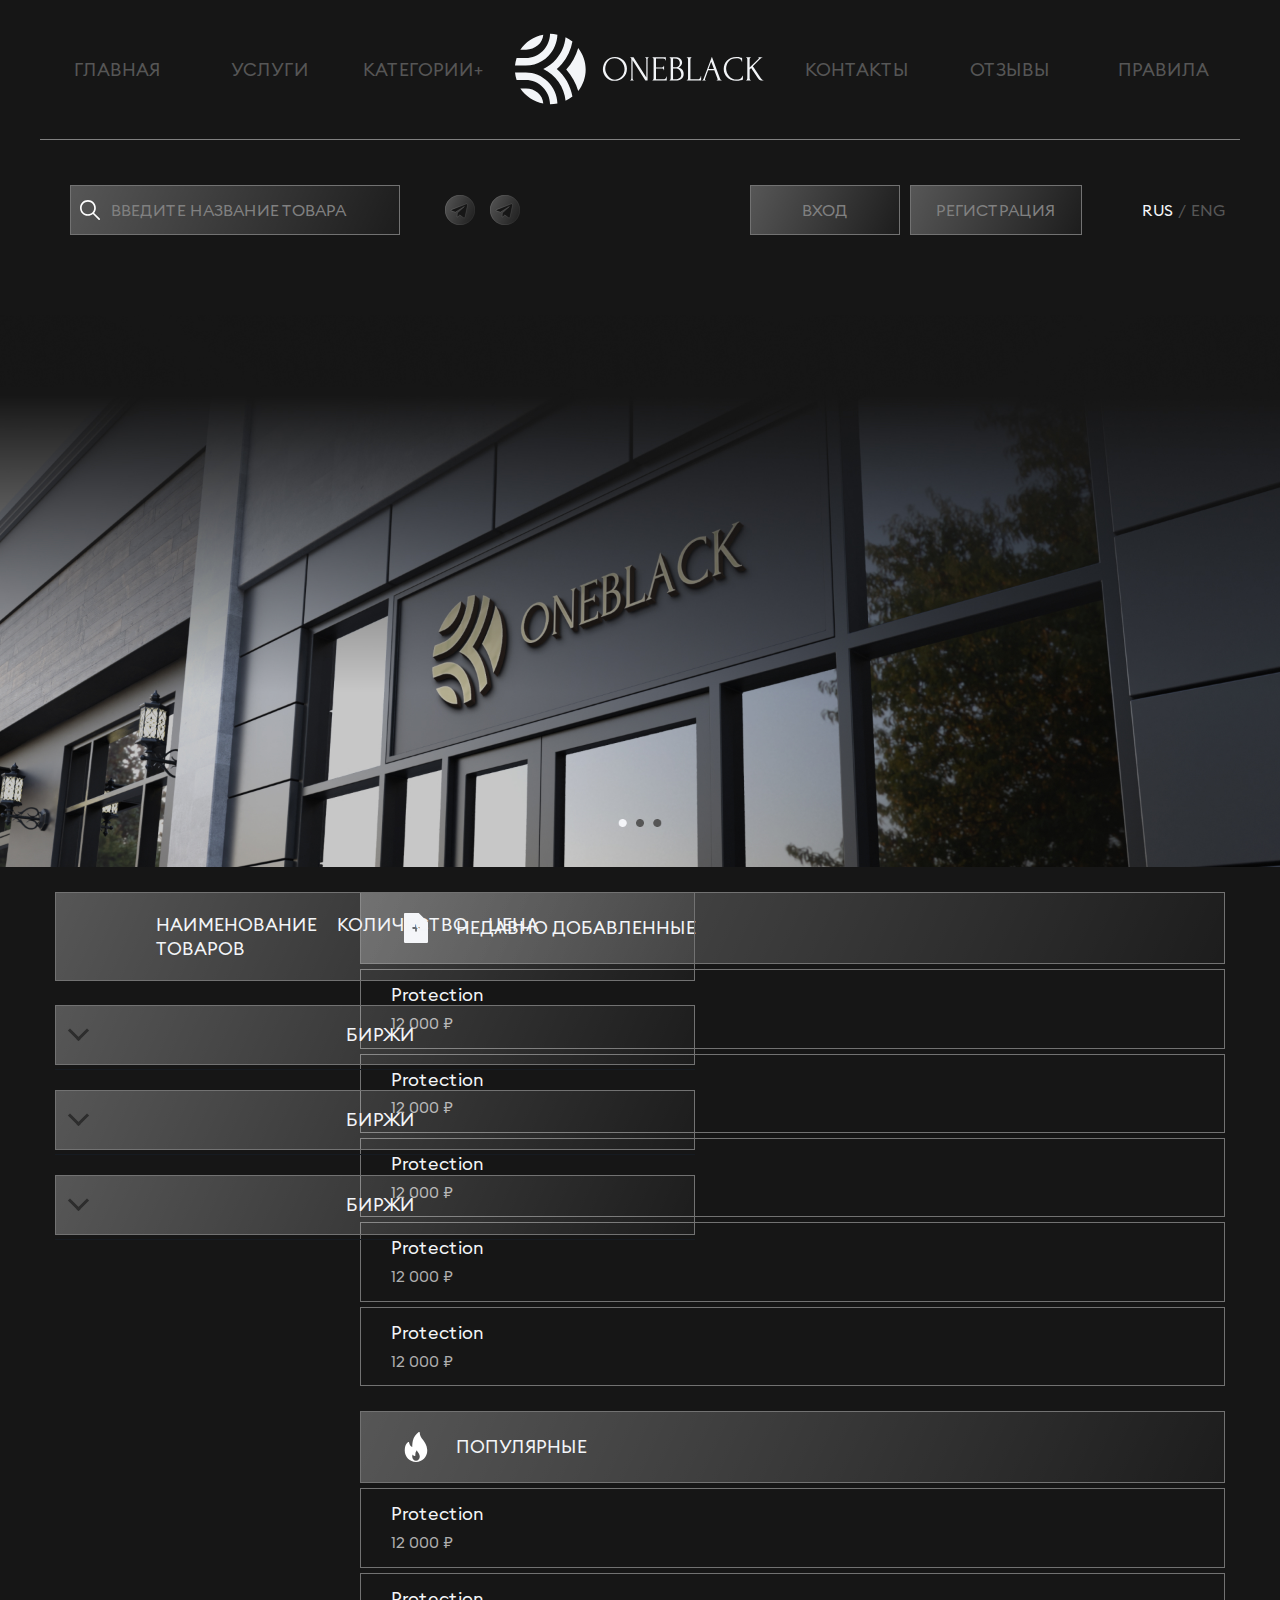
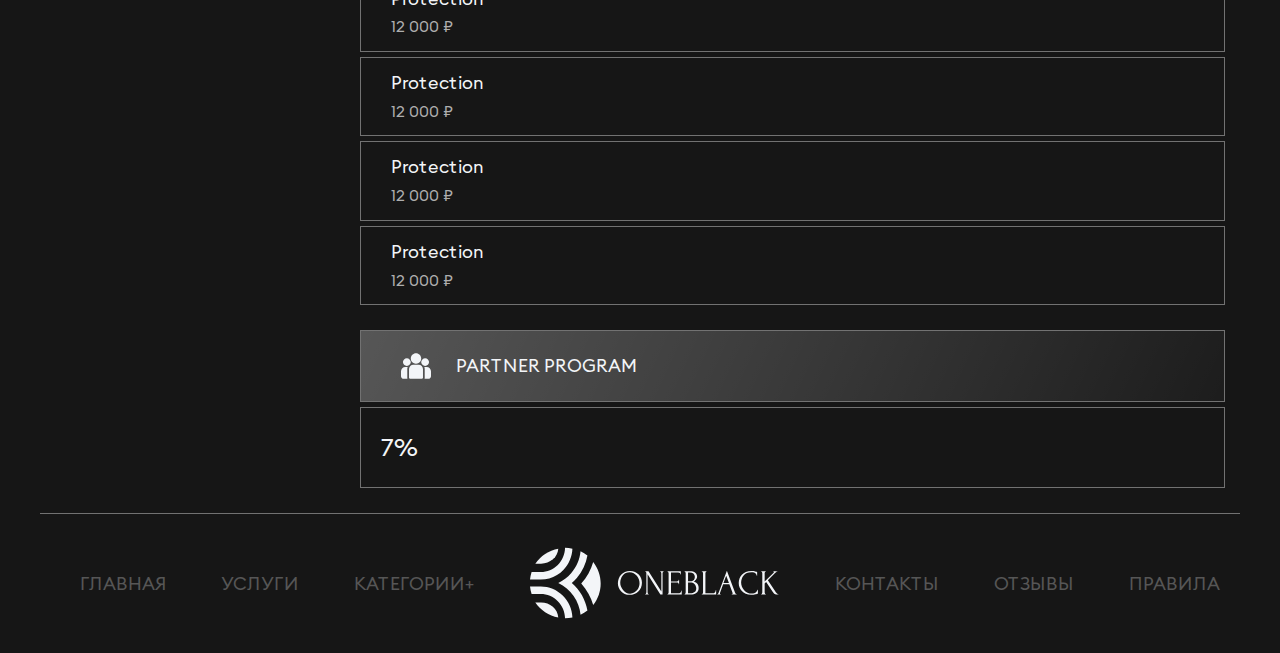
==== app/index.html @ 6588aa6e "first commit" ====
<!DOCTYPE html>
<html lang="ru">

<head>

	<meta charset="utf-8">
	<title>OneBlack</title>
	<meta name="description" content="Startup HTML Optimized">
	<meta name="viewport" content="width=device-width">
	<link rel="icon" href="img/favicon.ico">
	<!-- <link rel="stylesheet" href="https://unpkg.com/swiper/swiper-bundle.css" />
	<link rel="stylesheet" href="https://unpkg.com/swiper/swiper-bundle.min.css" /> -->
	<link rel="stylesheet" href="css/app.min.css?v=1">
	<script src="js/app.min.js" defer></script>

</head>

<body>

	<div class="wrapper wrapper__index">

		<header class="header header__index">
			<div class="header__sidebar container">
				<nav class="header__nav menu">
					<div class="header__nav--mobile_header">
						<p class="header__nav--mobile_title">Меню</p>
						<button class="hamburger hamburger--active" type="button">
							<span class="hamburger__item"></span>
						</button>
					</div>
					<ul class="header__nav_menu">
						<li><a href="#">Главная</a></li>
						<li><a href="#">Услуги</a></li>
						<li class="header__nav_submenu">
							<a href="#">Категории+</a>
							<ul>
								<li><a href="#">БИЗНЕС</a></li>
								<li><a href="#">НА ОДНО ИМЯ</a></li>
								<li><a href="#">HOT</a></li>
								<li><a href="#">US</a></li>
								<li><a href="#">E-WALLETS</a></li>
								<li><a href="#">Cryptocurrency exchanges</a></li>
							</ul>
						</li>
						<li class="header__logo">
							<a href="/" class="header__logo_item">
								<img src="img/logo.svg" alt="">
							</a>
						</li>
						<li><a href="#">Контакты</a></li>
						<li><a href="#">Отзывы</a></li>
						<li><a href="#">Правила</a></li>
						
					</ul>
				</nav>
			</div>

			<nav class="header__sidebar_nav container">
				<div class="header__sidebar_block">
					<form class="header__nav_search">
						<div>
							<label for="header__search"></label>
							<input id="header__search" type="search" placeholder="Введите название товара">
						</div>
						<!-- <button>Search</button> -->
					</form>
					<div class="header__sidebar_links">
						<a href="#">
							<img src="img/header__telegram.svg" alt="">
						</a>
						<a href="#">
							<img src="img/header__telegram.svg" alt="">
						</a>
					</div>
					<ul class="header__nav--mobile_sidebar header__sidebar_menu">
						<li class="header__sidebar_submenu">
							<a href="javascript: void(0)">RUS</a>
							<ul>
								<li><a href="#">ENG</a></li>
								<li><a href="#">ENG</a></li>
								<li><a href="#">ENG</a></li>
								<li><a href="#">ENG</a></li>
							</ul>
						</li>
						<li><a href="#">Регистрация</a></li>
						<li><a href="#">Вход</a></li>
					</ul>
				</div>

				<div class="header__sidebar_block">
					<ul class="header__sidebar_menu">
						<li><a href="#">Вход</a></li>
						<li><a href="#">Регистрация</a></li>
						<li class="header__sidebar_lang">
							<a href="#" class="active">RUS</a>
							<span>/</span>
							<a>ENG</a>
						</li>
					</ul>

					<button class="hamburger" type="button">
						<span class="hamburger__item"></span>
					</button>
				</div>

			</nav>

		</header>

		<section class="header__slider hero">
			<div class="hero__slider swiper-container">
	
				<div class="swiper-wrapper">
					<div class="hero__item swiper-slide">	<img src="img/main1.jpg" alt=""></div>
					<div class="hero__item swiper-slide">	<img src="img/main2.jpg" alt=""></div>
					<div class="hero__item swiper-slide">	<img src="img/main3.jpg" alt=""></div>
				</div>
	
				<div class="hero__pagination swiper-pagination"></div>
	
				<div class="hero__prev swiper-button-prev"></div>
				<div class="hero__next swiper-button-next"></div>
			</div>
		</section>
	
		<main class="main container">

			<aside class="main__sidebar sidebar">
				<div class="sidebar__block">
					<div class="sidebar__header">
						<div class="sidebar__header_icon">
							<img src="img/sidebar__header_icon2.svg" alt="">
						</div>
						<p>Недавно добавленные</p>
					</div>
					<a href="#" class="sidebar__item">
						<span class="sidebar__item_subtitle">Protection</span>
						<span class="sidebar__item_price">12 000 ₽</span>
					</a>
					<a href="#" class="sidebar__item">
						<span class="sidebar__item_subtitle">Protection</span>
						<span class="sidebar__item_price">12 000 ₽</span>
					</a>
					<a href="#" class="sidebar__item">
						<span class="sidebar__item_subtitle">Protection</span>
						<span class="sidebar__item_price">12 000 ₽</span>
					</a>
					<a href="#" class="sidebar__item">
						<span class="sidebar__item_subtitle">Protection</span>
						<span class="sidebar__item_price">12 000 ₽</span>
					</a>
					<a href="#" class="sidebar__item">
						<span class="sidebar__item_subtitle">Protection</span>
						<span class="sidebar__item_price">12 000 ₽</span>
					</a>
				</div>

				<div class="sidebar__block">
					<div class="sidebar__header">
						<div class="sidebar__header_icon">
							<img src="img/sidebar__header_icon1.svg" alt="">
						</div>
						<p>Популярные</p>
					</div>
					<a href="#" class="sidebar__item">
						<span class="sidebar__item_subtitle">Protection</span>
						<span class="sidebar__item_price">12 000 ₽</span>
					</a>
					<a href="#" class="sidebar__item">
						<span class="sidebar__item_subtitle">Protection</span>
						<span class="sidebar__item_price">12 000 ₽</span>
					</a>
					<a href="#" class="sidebar__item">
						<span class="sidebar__item_subtitle">Protection</span>
						<span class="sidebar__item_price">12 000 ₽</span>
					</a>
					<a href="#" class="sidebar__item">
						<span class="sidebar__item_subtitle">Protection</span>
						<span class="sidebar__item_price">12 000 ₽</span>
					</a>
					<a href="#" class="sidebar__item">
						<span class="sidebar__item_subtitle">Protection</span>
						<span class="sidebar__item_price">12 000 ₽</span>
					</a>
				</div>

				<div class="sidebar__block sidebar__block--banner">
					<div class="sidebar__header">
						<div class="sidebar__header_icon">
							<img src="img/sidebar__header_icon3.svg" alt="">
						</div>
						<p>PARTNER PROGRAM</p>
					</div>
					<div class="sidebar__banner">
						<p class="sidebar__banner_sale">7%</p>
					</div>
				</div>
			</aside>

			<section class="main__content content">
				<div class="content__wrap">
					<div class="content__header">
						<p>&nbsp;</p>
						<p>Наименование товаров</p>
						<p>Количество</p>
						<p>Цена</p>
						<p>&nbsp;</p>
					</div>
					<div class="content__table">
						<div class="accordion">
							<div class="content__table_title accordion__header">
								<p>Биржи</p>
								<span></span>
							</div>
							<div class="accordion__content">
								<div class="content__table_row">
									<p class="content__table_img"><img src="img/content__wrap_table1.jpg" alt=""></p>
									<p class="content__table_name">Сайт рыбатекст поможет дизайнеру и верстальщику</p>
									<p class="content__table_number">1</p>
									<p class="content__table_price"><span>12 000 ₽</span>9000 ₽</p>
									<p class="content__table_btn"><a href="#" class="btn btn--min">Купить</a></p>
								</div>
								<div class="content__table_row">
									<p class="content__table_img"><img src="img/content__bunner1.jpg" alt=""></p>
									<p class="content__table_name">Сайт рыбатекст поможет дизайнеру и верстальщику</p>
									<p class="content__table_number">1</p>
									<p class="content__table_price">12 000 ₽</p>
									<p class="content__table_btn"><a href="#" class="btn btn--min">Купить</a></p>
								</div>
								<div class="content__table_row">
									<p class="content__table_img"><img src="img/content__wrap_table1.jpg" alt=""></p>
									<p class="content__table_name">Сайт рыбатекст поможет дизайнеру и верстальщику</p>
									<p class="content__table_number">1</p>
									<p class="content__table_price">12 000 ₽</p>
									<p class="content__table_btn"><a href="#" class="btn btn--min">Купить</a></p>
								</div>
								<div class="content__table_row">
									<p class="content__table_img"><img src="img/sidebar__header_icon2.svg" alt=""></p>
									<p class="content__table_name">Сайт рыбатекст поможет дизайнеру и верстальщику</p>
									<p class="content__table_number">1</p>
									<p class="content__table_price">12 000 ₽</p>
									<p class="content__table_btn"><a href="#" class="btn btn--min">Купить</a></p>
								</div>
							</div>
						</div>

						<div class="accordion">
							<div class="content__table_title accordion__header">
								<p>Биржи</p>
								<span></span>
							</div>
							<div class="accordion__content">
								<div class="content__table_row">
									<p class="content__table_img"><img src="img/content__wrap_table1.jpg" alt=""></p>
									<p class="content__table_name">Сайт рыбатекст поможет дизайнеру и верстальщику</p>
									<p class="content__table_number">1</p>
									<p class="content__table_price">12 000 ₽</p>
									<p class="content__table_btn"><a href="#" class="btn btn--min">Купить</a></p>
								</div>
								<div class="content__table_row">
									<p class="content__table_img"><img src="img/content__bunner1.jpg" alt=""></p>
									<p class="content__table_name">Сайт рыбатекст поможет дизайнеру и верстальщику</p>
									<p class="content__table_number">1</p>
									<p class="content__table_price">12 000 ₽</p>
									<p class="content__table_btn"><a href="#" class="btn btn--min">Купить</a></p>
								</div>
								<div class="content__table_row">
									<p class="content__table_img"><img src="img/content__wrap_table1.jpg" alt=""></p>
									<p class="content__table_name">Сайт рыбатекст поможет дизайнеру и верстальщику</p>
									<p class="content__table_number">1</p>
									<p class="content__table_price">12 000 ₽</p>
									<p class="content__table_btn"><a href="#" class="btn btn--min">Купить</a></p>
								</div>
								<div class="content__table_row">
									<p class="content__table_img"><img src="img/sidebar__header_icon2.svg" alt=""></p>
									<p class="content__table_name">Сайт рыбатекст поможет дизайнеру и верстальщику</p>
									<p class="content__table_number">1</p>
									<p class="content__table_price">12 000 ₽</p>
									<p class="content__table_btn"><a href="#" class="btn btn--min">Купить</a></p>
								</div>
							</div>
						</div>

						<div class="accordion">
							<div class="content__table_title accordion__header">
								<p>Биржи</p>
								<span></span>
							</div>
							<div class="accordion__content">
								<div class="content__table_row">
									<p class="content__table_img"><img src="img/content__wrap_table1.jpg" alt=""></p>
									<p class="content__table_name">Сайт рыбатекст поможет дизайнеру и верстальщику</p>
									<p class="content__table_number">1</p>
									<p class="content__table_price"><span>12 000 ₽</span>9000 ₽</p>
									<p class="content__table_btn"><a href="#" class="btn btn--min">Купить</a></p>
								</div>
								<div class="content__table_row">
									<p class="content__table_img"><img src="img/content__bunner1.jpg" alt=""></p>
									<p class="content__table_name">Сайт рыбатекст поможет дизайнеру и верстальщику</p>
									<p class="content__table_number">1</p>
									<p class="content__table_price">12 000 ₽</p>
									<p class="content__table_btn"><a href="#" class="btn btn--min">Купить</a></p>
								</div>
								<div class="content__table_row">
									<p class="content__table_img"><img src="img/content__wrap_table1.jpg" alt=""></p>
									<p class="content__table_name">Сайт рыбатекст поможет дизайнеру и верстальщику</p>
									<p class="content__table_number">1</p>
									<p class="content__table_price">12 000 ₽</p>
									<p class="content__table_btn"><a href="#" class="btn btn--min">Купить</a></p>
								</div>
								<div class="content__table_row">
									<p class="content__table_img"><img src="img/sidebar__header_icon2.svg" alt=""></p>
									<p class="content__table_name">Сайт рыбатекст поможет дизайнеру и верстальщику</p>
									<p class="content__table_number">1</p>
									<p class="content__table_price">12 000 ₽</p>
									<p class="content__table_btn"><a href="#" class="btn btn--min">Купить</a></p>
								</div>
							</div>
						</div>
					</div>
				</div>
			</section>

		</main>
	
		<footer class="footer container">

			<nav class="footer__nav">
				<ul class="footer__nav_menu header__nav_menu">
					<li><a href="#">Главная</a></li>
					<li><a href="#">Услуги</a></li>
					<li class="header__nav_submenu">
						<a href="#">Категории+</a>
						<ul>
							<li><a href="#">БИЗНЕС</a></li>
							<li><a href="#">НА ОДНО ИМЯ</a></li>
							<li><a href="#">HOT</a></li>
							<li><a href="#">US</a></li>
							<li><a href="#">E-WALLETS</a></li>
							<li><a href="#">Cryptocurrency exchanges</a></li>
						</ul>
					</li>
					<li class="header__logo">
						<a href="/" class="header__logo_item">
							<img src="img/logo.svg" alt="">
						</a>
					</li>
					<li><a href="#">Контакты</a></li>
					<li><a href="#">Отзывы</a></li>
					<li><a href="#">Правила</a></li>
					
				</ul>
			</nav>

		</footer>

	</div>

	<!-- <script src="https://unpkg.com/swiper/swiper-bundle.js"></script>
	<script src="https://unpkg.com/swiper/swiper-bundle.min.js"></script> -->

</body>
</html>
---- app/css/app.min.css ----
*,
::after,
::before {
  -webkit-box-sizing: border-box;
  box-sizing: border-box
}
html {
  font-family: sans-serif;
  line-height: 1.15;
  -webkit-text-size-adjust: 100%;
  -webkit-tap-highlight-color: transparent
}
article,
aside,
figcaption,
figure,
footer,
header,
hgroup,
main,
nav,
section {
  display: block
}
body {
  margin: 0;
  font-family: -apple-system,BlinkMacSystemFont,"Segoe UI",Roboto,"Helvetica Neue",Arial,"Noto Sans","Liberation Sans",sans-serif,"Apple Color Emoji","Segoe UI Emoji","Segoe UI Symbol","Noto Color Emoji";
  font-size: 1rem;
  font-weight: 400;
  line-height: 1.5;
  color: #212529;
  text-align: left;
  background-color: #fff
}
[tabindex="-1"]:focus:not(:focus-visible) {
  outline: 0!important
}
hr {
  -webkit-box-sizing: content-box;
  box-sizing: content-box;
  height: 0;
  overflow: visible
}
h1,
h2,
h3,
h4,
h5,
h6 {
  margin-top: 0;
  margin-bottom: .5rem
}
p {
  margin-top: 0;
  margin-bottom: 1rem
}
abbr[data-original-title],
abbr[title] {
  text-decoration: underline;
  -webkit-text-decoration: underline dotted;
  text-decoration: underline dotted;
  cursor: help;
  border-bottom: 0;
  -webkit-text-decoration-skip-ink: none;
  text-decoration-skip-ink: none
}
address {
  margin-bottom: 1rem;
  font-style: normal;
  line-height: inherit
}
dl,
ol,
ul {
  margin-top: 0;
  margin-bottom: 1rem
}
ol ol,
ol ul,
ul ol,
ul ul {
  margin-bottom: 0
}
dt {
  font-weight: 700
}
dd {
  margin-bottom: .5rem;
  margin-left: 0
}
blockquote {
  margin: 0 0 1rem
}
b,
strong {
  font-weight: bolder
}
small {
  font-size: 80%
}
sub,
sup {
  position: relative;
  font-size: 75%;
  line-height: 0;
  vertical-align: baseline
}
sub {
  bottom: -.25em
}
sup {
  top: -.5em
}
a {
  color: #007bff;
  text-decoration: none;
  background-color: transparent
}
a:hover {
  color: #0056b3;
  text-decoration: underline
}
a:not([href]):not([class]) {
  color: inherit;
  text-decoration: none
}
a:not([href]):not([class]):hover {
  color: inherit;
  text-decoration: none
}
code,
kbd,
pre,
samp {
  font-family: SFMono-Regular,Menlo,Monaco,Consolas,"Liberation Mono","Courier New",monospace;
  font-size: 1em
}
pre {
  margin-top: 0;
  margin-bottom: 1rem;
  overflow: auto;
  -ms-overflow-style: scrollbar
}
figure {
  margin: 0 0 1rem
}
img {
  vertical-align: middle;
  border-style: none
}
svg {
  overflow: hidden;
  vertical-align: middle
}
table {
  border-collapse: collapse
}
caption {
  padding-top: .75rem;
  padding-bottom: .75rem;
  color: #6c757d;
  text-align: left;
  caption-side: bottom
}
th {
  text-align: inherit;
  text-align: -webkit-match-parent
}
label {
  display: inline-block;
  margin-bottom: .5rem
}
button {
  border-radius: 0
}
button:focus:not(:focus-visible) {
  outline: 0
}
button,
input,
optgroup,
select,
textarea {
  margin: 0;
  font-family: inherit;
  font-size: inherit;
  line-height: inherit
}
button,
input {
  overflow: visible
}
button,
select {
  text-transform: none
}
[role=button] {
  cursor: pointer
}
select {
  word-wrap: normal
}
[type=button],
[type=reset],
[type=submit],
button {
  -webkit-appearance: button
}
[type=button]:not(:disabled),
[type=reset]:not(:disabled),
[type=submit]:not(:disabled),
button:not(:disabled) {
  cursor: pointer
}
[type=button]::-moz-focus-inner,
[type=reset]::-moz-focus-inner,
[type=submit]::-moz-focus-inner,
button::-moz-focus-inner {
  padding: 0;
  border-style: none
}
input[type=checkbox],
input[type=radio] {
  -webkit-box-sizing: border-box;
  box-sizing: border-box;
  padding: 0
}
textarea {
  overflow: auto;
  resize: vertical
}
fieldset {
  min-width: 0;
  padding: 0;
  margin: 0;
  border: 0
}
legend {
  display: block;
  width: 100%;
  max-width: 100%;
  padding: 0;
  margin-bottom: .5rem;
  font-size: 1.5rem;
  line-height: inherit;
  color: inherit;
  white-space: normal
}
progress {
  vertical-align: baseline
}
[type=number]::-webkit-inner-spin-button,
[type=number]::-webkit-outer-spin-button {
  height: auto
}
[type=search] {
  outline-offset: -2px;
  -webkit-appearance: none
}
[type=search]::-webkit-search-decoration {
  -webkit-appearance: none
}
::-webkit-file-upload-button {
  font: inherit;
  -webkit-appearance: button
}
output {
  display: inline-block
}
summary {
  display: list-item;
  cursor: pointer
}
template {
  display: none
}
[hidden] {
  display: none!important
}
@font-face {
  font-family: swiper-icons;
  src: url("data:application/font-woff;charset=utf-8;base64, [base64]//wADZ2x5ZgAAAywAAADMAAAD2MHtryVoZWFkAAABbAAAADAAAAA2E2+eoWhoZWEAAAGcAAAAHwAAACQC9gDzaG10eAAAAigAAAAZAAAArgJkABFsb2NhAAAC0AAAAFoAAABaFQAUGG1heHAAAAG8AAAAHwAAACAAcABAbmFtZQAAA/gAAAE5AAACXvFdBwlwb3N0AAAFNAAAAGIAAACE5s74hXjaY2BkYGAAYpf5Hu/j+W2+MnAzMYDAzaX6QjD6/4//Bxj5GA8AuRwMYGkAPywL13jaY2BkYGA88P8Agx4j+/8fQDYfA1AEBWgDAIB2BOoAeNpjYGRgYNBh4GdgYgABEMnIABJzYNADCQAACWgAsQB42mNgYfzCOIGBlYGB0YcxjYGBwR1Kf2WQZGhhYGBiYGVmgAFGBiQQkOaawtDAoMBQxXjg/wEGPcYDDA4wNUA2CCgwsAAAO4EL6gAAeNpj2M0gyAACqxgGNWBkZ2D4/wMA+xkDdgAAAHjaY2BgYGaAYBkGRgYQiAHyGMF8FgYHIM3DwMHABGQrMOgyWDLEM1T9/w8UBfEMgLzE////P/5//f/V/xv+r4eaAAeMbAxwIUYmIMHEgKYAYjUcsDAwsLKxc3BycfPw8jEQA/[base64]/uznmfPFBNODM2K7MTQ45YEAZqGP81AmGGcF3iPqOop0r1SPTaTbVkfUe4HXj97wYE+yNwWYxwWu4v1ugWHgo3S1XdZEVqWM7ET0cfnLGxWfkgR42o2PvWrDMBSFj/IHLaF0zKjRgdiVMwScNRAoWUoH78Y2icB/yIY09An6AH2Bdu/UB+yxopYshQiEvnvu0dURgDt8QeC8PDw7Fpji3fEA4z/PEJ6YOB5hKh4dj3EvXhxPqH/SKUY3rJ7srZ4FZnh1PMAtPhwP6fl2PMJMPDgeQ4rY8YT6Gzao0eAEA409DuggmTnFnOcSCiEiLMgxCiTI6Cq5DZUd3Qmp10vO0LaLTd2cjN4fOumlc7lUYbSQcZFkutRG7g6JKZKy0RmdLY680CDnEJ+UMkpFFe1RN7nxdVpXrC4aTtnaurOnYercZg2YVmLN/d/gczfEimrE/fs/bOuq29Zmn8tloORaXgZgGa78yO9/cnXm2BpaGvq25Dv9S4E9+5SIc9PqupJKhYFSSl47+Qcr1mYNAAAAeNptw0cKwkAAAMDZJA8Q7OUJvkLsPfZ6zFVERPy8qHh2YER+3i/BP83vIBLLySsoKimrqKqpa2hp6+jq6RsYGhmbmJqZSy0sraxtbO3sHRydnEMU4uR6yx7JJXveP7WrDycAAAAAAAH//wACeNpjYGRgYOABYhkgZgJCZgZNBkYGLQZtIJsFLMYAAAw3ALgAeNolizEKgDAQBCchRbC2sFER0YD6qVQiBCv/H9ezGI6Z5XBAw8CBK/m5iQQVauVbXLnOrMZv2oLdKFa8Pjuru2hJzGabmOSLzNMzvutpB3N42mNgZGBg4GKQYzBhYMxJLMlj4GBgAYow/P/PAJJhLM6sSoWKfWCAAwDAjgbRAAB42mNgYGBkAIIbCZo5IPrmUn0hGA0AO8EFTQAA") format("woff");
  font-weight: 400;
  font-style: normal
}
:root {
  --swiper-theme-color: #007aff
}
.swiper-container {
  margin-left: auto;
  margin-right: auto;
  position: relative;
  overflow: hidden;
  list-style: none;
  padding: 0;
  z-index: 1
}
.swiper-container-vertical > .swiper-wrapper {
  -webkit-box-orient: vertical;
  -webkit-box-direction: normal;
  -ms-flex-direction: column;
  flex-direction: column
}
.swiper-wrapper {
  position: relative;
  width: 100%;
  height: 100%;
  z-index: 1;
  display: -webkit-box;
  display: -ms-flexbox;
  display: flex;
  -webkit-transition-property: -webkit-transform;
  transition-property: -webkit-transform;
  -o-transition-property: transform;
  transition-property: transform;
  transition-property: transform,-webkit-transform;
  -webkit-box-sizing: content-box;
  box-sizing: content-box
}
.swiper-container-android .swiper-slide,
.swiper-wrapper {
  -webkit-transform: translate3d(0,0,0);
  transform: translate3d(0,0,0)
}
.swiper-container-multirow > .swiper-wrapper {
  -ms-flex-wrap: wrap;
  flex-wrap: wrap
}
.swiper-container-multirow-column > .swiper-wrapper {
  -ms-flex-wrap: wrap;
  flex-wrap: wrap;
  -webkit-box-orient: vertical;
  -webkit-box-direction: normal;
  -ms-flex-direction: column;
  flex-direction: column
}
.swiper-container-free-mode > .swiper-wrapper {
  -webkit-transition-timing-function: ease-out;
  -o-transition-timing-function: ease-out;
  transition-timing-function: ease-out;
  margin: 0 auto
}
.swiper-container-pointer-events {
  -ms-touch-action: pan-y;
  touch-action: pan-y
}
.swiper-container-pointer-events.swiper-container-vertical {
  -ms-touch-action: pan-x;
  touch-action: pan-x
}
.swiper-slide {
  -ms-flex-negative: 0;
  flex-shrink: 0;
  width: 100%;
  height: 100%;
  position: relative;
  -webkit-transition-property: -webkit-transform;
  transition-property: -webkit-transform;
  -o-transition-property: transform;
  transition-property: transform;
  transition-property: transform,-webkit-transform
}
.swiper-slide-invisible-blank {
  visibility: hidden
}
.swiper-container-autoheight,
.swiper-container-autoheight .swiper-slide {
  height: auto
}
.swiper-container-autoheight .swiper-wrapper {
  -webkit-box-align: start;
  -ms-flex-align: start;
  align-items: flex-start;
  -webkit-transition-property: height,-webkit-transform;
  transition-property: height,-webkit-transform;
  -o-transition-property: transform,height;
  transition-property: transform,height;
  transition-property: transform,height,-webkit-transform
}
.swiper-container-3d {
  -webkit-perspective: 1200px;
  perspective: 1200px
}
.swiper-container-3d .swiper-cube-shadow,
.swiper-container-3d .swiper-slide,
.swiper-container-3d .swiper-slide-shadow-bottom,
.swiper-container-3d .swiper-slide-shadow-left,
.swiper-container-3d .swiper-slide-shadow-right,
.swiper-container-3d .swiper-slide-shadow-top,
.swiper-container-3d .swiper-wrapper {
  -webkit-transform-style: preserve-3d;
  transform-style: preserve-3d
}
.swiper-container-3d .swiper-slide-shadow-bottom,
.swiper-container-3d .swiper-slide-shadow-left,
.swiper-container-3d .swiper-slide-shadow-right,
.swiper-container-3d .swiper-slide-shadow-top {
  position: absolute;
  left: 0;
  top: 0;
  width: 100%;
  height: 100%;
  pointer-events: none;
  z-index: 10
}
.swiper-container-3d .swiper-slide-shadow-left {
  background-image: -webkit-gradient(linear,right top,left top,from(rgba(0,0,0,.5)),to(rgba(0,0,0,0)));
  background-image: -o-linear-gradient(right,rgba(0,0,0,.5),rgba(0,0,0,0));
  background-image: linear-gradient(to left,rgba(0,0,0,.5),rgba(0,0,0,0))
}
.swiper-container-3d .swiper-slide-shadow-right {
  background-image: -webkit-gradient(linear,left top,right top,from(rgba(0,0,0,.5)),to(rgba(0,0,0,0)));
  background-image: -o-linear-gradient(left,rgba(0,0,0,.5),rgba(0,0,0,0));
  background-image: linear-gradient(to right,rgba(0,0,0,.5),rgba(0,0,0,0))
}
.swiper-container-3d .swiper-slide-shadow-top {
  background-image: -webkit-gradient(linear,left bottom,left top,from(rgba(0,0,0,.5)),to(rgba(0,0,0,0)));
  background-image: -o-linear-gradient(bottom,rgba(0,0,0,.5),rgba(0,0,0,0));
  background-image: linear-gradient(to top,rgba(0,0,0,.5),rgba(0,0,0,0))
}
.swiper-container-3d .swiper-slide-shadow-bottom {
  background-image: -webkit-gradient(linear,left top,left bottom,from(rgba(0,0,0,.5)),to(rgba(0,0,0,0)));
  background-image: -o-linear-gradient(top,rgba(0,0,0,.5),rgba(0,0,0,0));
  background-image: linear-gradient(to bottom,rgba(0,0,0,.5),rgba(0,0,0,0))
}
.swiper-container-css-mode > .swiper-wrapper {
  overflow: auto;
  scrollbar-width: none;
  -ms-overflow-style: none
}
.swiper-container-css-mode > .swiper-wrapper::-webkit-scrollbar {
  display: none
}
.swiper-container-css-mode > .swiper-wrapper > .swiper-slide {
  scroll-snap-align: start start
}
.swiper-container-horizontal.swiper-container-css-mode > .swiper-wrapper {
  -webkit-scroll-snap-type: x mandatory;
  -ms-scroll-snap-type: x mandatory;
  scroll-snap-type: x mandatory
}
.swiper-container-vertical.swiper-container-css-mode > .swiper-wrapper {
  -webkit-scroll-snap-type: y mandatory;
  -ms-scroll-snap-type: y mandatory;
  scroll-snap-type: y mandatory
}
.form {
  position: relative
}
.form::after,
.form::before {
  content: '';
  position: absolute;
  top: 0;
  left: 0
}
@font-face {
  font-family: EuclidSquare;
  font-style: normal;
  font-weight: 700;
  src: url(../fonts/EuclidSquare-Bold.woff2) format("woff2");
  font-display: swap
}
@font-face {
  font-family: EuclidSquare;
  font-style: normal;
  font-weight: 400;
  src: url(../fonts/EuclidSquare-Regular.woff2) format("woff2");
  font-display: swap
}
body {
  overflow-x: hidden;
  position: relative;
  min-width: 320px;
  font-family: EuclidSquare,sans-serif;
  font-size: 16px;
  color: #565656;
  line-height: 1.4;
  font-weight: 400;
  min-height: 100vh;
  background-color: #161616
}
::-moz-selection {
  background-color: linear-gradient(114.49deg,rgba(255,255,255,.33) -21.49%,rgba(255,255,255,0) 111.75%);
  color: #fff
}
::selection {
  background-color: linear-gradient(114.49deg,rgba(255,255,255,.33) -21.49%,rgba(255,255,255,0) 111.75%);
  color: #fff
}
::-webkit-input-placeholder {
  color: #666
}
::-moz-placeholder {
  color: #666
}
:-ms-input-placeholder {
  color: #666
}
::-ms-input-placeholder {
  color: #666
}
::placeholder {
  color: #666
}
h1,
h2,
h3,
h4,
h5,
h6 {
  font-weight: 700;
  line-height: 1.2;
  margin: 0;
  padding: 0
}
ul {
  margin: 0;
  padding: 0;
  list-style-type: none
}
b,
strong {
  font-weight: 700
}
p {
  margin: 0;
  padding: 0
}
a,
button {
  -webkit-transition: all .6s;
  -o-transition: all .6s;
  transition: all .6s;
  color: #565656;
  background-color: transparent
}
a:hover,
button:hover {
  outline: 0;
  text-decoration: none;
  outline: 0;
  color: linear-gradient(114.49deg,rgba(255,255,255,.33) -21.49%,rgba(255,255,255,0) 111.75%)
}
button {
  border: 0
}
input,
option,
select,
textarea {
  -webkit-transition: all .6s;
  -o-transition: all .6s;
  transition: all .6s;
  outline: 0;
  -webkit-box-shadow: none;
  box-shadow: none;
  border: 1px solid #000
}
input:focus:required:invalid,
option:focus:required:invalid,
select:focus:required:invalid,
textarea:focus:required:invalid {
  border-color: red;
  outline: 0;
  -webkit-box-shadow: none;
  box-shadow: none;
  -webkit-appearance: none
}
input:required:valid,
option:required:valid,
select:required:valid,
textarea:required:valid {
  border-color: green;
  outline: 0;
  -webkit-box-shadow: none;
  box-shadow: none;
  -webkit-appearance: none
}
input::-webkit-input-placeholder,
option::-webkit-input-placeholder,
select::-webkit-input-placeholder,
textarea::-webkit-input-placeholder {
  color: #565656
}
input::-moz-placeholder,
option::-moz-placeholder,
select::-moz-placeholder,
textarea::-moz-placeholder {
  color: #565656
}
input:-ms-input-placeholder,
option:-ms-input-placeholder,
select:-ms-input-placeholder,
textarea:-ms-input-placeholder {
  color: #565656
}
input::-ms-input-placeholder,
option::-ms-input-placeholder,
select::-ms-input-placeholder,
textarea::-ms-input-placeholder {
  color: #565656
}
input::placeholder,
option::placeholder,
select::placeholder,
textarea::placeholder {
  color: #565656
}
textarea {
  width: 100%;
  height: 190px;
  padding: 5px 10px;
  size: none
}
::-webkit-scrollbar {
  width: 7px;
  height: 8px;
  background-color: #d7d6d6;
  cursor: pointer
}
::-webkit-scrollbar-thumb {
  background-color: linear-gradient(114.49deg,rgba(255,255,255,.33) -21.49%,rgba(255,255,255,0) 111.75%)
}
::-webkit-scrollbar-thumb:hover {
  background-color: linear-gradient(114.49deg,rgba(255,255,255,.33) -21.49%,rgba(255,255,255,0) 111.75%)
}
::-webkit-scrollbar-button:vertical:start:decrement {
  background-color: #f6f8f4
}
::-webkit-scrollbar-button:vertical:end:increment {
  background-color: #f6f8f4
}
::-webkit-scrollbar-button:horizontal:start:decrement {
  background-color: #f6f8f4
}
::-webkit-scrollbar-button:horizontal:end:increment {
  background-color: #f6f8f4
}
.container {
  width: 100%;
  max-width: 1620px;
  padding: 0 15px;
  margin: 0 auto
}
@media only screen and (max-width:1750px) {
  .container {
    max-width: 1430px
  }
}
@media only screen and (max-width:1430px) {
  .container {
    max-width: 1200px
  }
}
@media only screen and (max-width:1200px) {
  .container {
    max-width: 992px
  }
}
@media only screen and (max-width:992px) {
  .container {
    max-width: 768px
  }
}
@media only screen and (max-width:767px) {
  .container {
    max-width: 576px
  }
}
@media only screen and (max-width:576px) {
  .container {
    max-width: 480px
  }
}
.wrapper {
  min-height: 100vh;
  width: 100%;
  display: -ms-grid;
  display: grid;
  grid-template-areas: 'header' 'main' 'footer';
  grid-gap: 50px;
  overflow: hidden;
  position: relative
}
@media only screen and (max-width:1430px) {
  .wrapper {
    grid-gap: 25px
  }
}
.wrapper__index {
  grid-template-areas: 'header' 'slider' 'main' 'footer'
}
.btn,
.form__btn_button {
  position: relative;
  display: -webkit-box;
  display: -ms-flexbox;
  display: flex;
  -webkit-box-pack: center;
  -ms-flex-pack: center;
  justify-content: center;
  -webkit-box-align: center;
  -ms-flex-align: center;
  align-items: center;
  min-height: 60px;
  max-width: 300px;
  width: 100%;
  border: 1px solid linear-gradient(114.49deg,rgba(255,255,255,.33) -21.49%,rgba(255,255,255,0) 111.75%);
  background-color: linear-gradient(114.49deg,rgba(255,255,255,.33) -21.49%,rgba(255,255,255,0) 111.75%);
  padding: 0 15px;
  font-size: 16px;
  color: #fff;
  font-weight: 600
}
@media only screen and (max-width:480px) {
  .btn,
  .form__btn_button {
    max-width: 100%;
    min-height: 50px
  }
}
.btn:hover,
.form__btn_button:hover {
  border: 1px solid linear-gradient(114.49deg,rgba(255,255,255,.33) -21.49%,rgba(255,255,255,0) 111.75%);
  background: -o-linear-gradient(335.51deg,rgba(255,255,255,.33) -21.49%,rgba(255,255,255,0) 111.75%);
  background: linear-gradient(114.49deg,rgba(255,255,255,.33) -21.49%,rgba(255,255,255,0) 111.75%);
  color: #fff
}
.btn:active,
.form__btn_button:active {
  border: 1px solid #fff;
  background: -o-linear-gradient(335.51deg,rgba(255,255,255,.33) -21.49%,rgba(255,255,255,0) 111.75%);
  background: linear-gradient(114.49deg,rgba(255,255,255,.33) -21.49%,rgba(255,255,255,0) 111.75%);
  color: #fff
}
.btn--min {
  min-height: 50px;
  min-width: 120px
}
.btn--max {
  max-width: 100%;
  width: 100%
}
.hamburger {
  position: relative;
  display: none;
  padding: 0;
  border: none;
  background-color: transparent;
  -webkit-transition: all .3s;
  -o-transition: all .3s;
  transition: all .3s;
  width: 30px;
  height: 18px;
  outline: 0
}
@media only screen and (max-width:992px) {
  .hamburger {
    display: -webkit-box;
    display: -ms-flexbox;
    display: flex
  }
}
.hamburger__item {
  position: absolute;
  right: 0;
  top: 50%;
  -webkit-transform: translate(0,-50%);
  -ms-transform: translate(0,-50%);
  transform: translate(0,-50%);
  width: 30px;
  height: 3px;
  background-color: #565656;
  border-radius: 4px;
  -webkit-transition: all .6s;
  -o-transition: all .6s;
  transition: all .6s;
  bottom: 0
}
.hamburger__item::after,
.hamburger__item::before {
  content: '';
  display: block;
  position: absolute;
  right: 0;
  background-color: #565656;
  height: 3px;
  width: 30px;
  -webkit-transition: all .6s;
  -o-transition: all .6s;
  transition: all .6s
}
.hamburger__item::before {
  top: 7px
}
.hamburger__item::after {
  top: -7px
}
.hamburger--active {
  z-index: 100
}
.hamburger--active:hover span {
  background-color: transparent
}
.hamburger--active:hover span::after,
.hamburger--active:hover span::before {
  background-color: linear-gradient(114.49deg,rgba(255,255,255,.33) -21.49%,rgba(255,255,255,0) 111.75%)
}
.hamburger--active .hamburger__item {
  background-color: transparent
}
.hamburger--active .hamburger__item::before {
  top: 0;
  width: 25px;
  -webkit-transform: rotate(45deg);
  -ms-transform: rotate(45deg);
  transform: rotate(45deg)
}
.hamburger--active .hamburger__item::after {
  top: 0;
  width: 25px;
  -webkit-transform: rotate(-45deg);
  -ms-transform: rotate(-45deg);
  transform: rotate(-45deg)
}
.h1 {
  font-size: 42px;
  color: #f3f5f8;
  font-weight: 400
}
@media only screen and (max-width:1200px) {
  .h1 {
    font-size: 36px
  }
}
.hero {
  -ms-grid-row: 2;
  -ms-grid-column: 1;
  grid-area: slider
}
.hero__slider {
  width: 100%
}
.hero__slider img {
  width: 100%
}
.hero__pagination {
  position: absolute;
  bottom: 15px;
  display: -webkit-box;
  display: -ms-flexbox;
  display: flex;
  -webkit-box-pack: center;
  -ms-flex-pack: center;
  justify-content: center;
  -webkit-box-align: center;
  -ms-flex-align: center;
  align-items: center;
  width: 100%;
  z-index: 1
}
.hero__pagination .swiper-pagination-bullet {
  width: 8px;
  height: 8px;
  border-radius: 50%;
  background-color: #fff;
  margin: 0 10px;
  -webkit-transition: all .6s;
  -o-transition: all .6s;
  transition: all .6s
}
.hero__pagination .swiper-pagination-bullet-active {
  background-image: url(../img/bullet-active.svg);
  width: 30px;
  height: 30px;
  background-color: transparent;
  background-position: center;
  background-size: 100%
}
@media only screen and (max-width:768px) {
  .hero__pagination .swiper-pagination-bullet-active {
    height: 20px;
    width: 20px
  }
}
.header {
  -ms-grid-row: 1;
  -ms-grid-column: 1;
  grid-area: header;
  display: -ms-grid;
  display: grid;
  width: 100%;
  grid-template-areas: 'header__sidebar' 'header__nav' 'header__label'
}
.wrapper__index > .header {
  -ms-grid-row: 1;
  -ms-grid-column: 1
}
@media only screen and (max-width:1430px) {
  .header {
    -ms-grid-columns: 1fr;
    grid-template: 1fr minmax(75px,auto) minmax(40px,auto)/1fr;
    grid-template-areas: 'header__sidebar' 'header__nav' 'header__label'
  }
}
@media only screen and (max-width:992px) {
  .header {
    -ms-grid-columns: 1fr;
    grid-template: 1fr minmax(40px,auto)/1fr;
    grid-template-areas: 'header__sidebar' 'header__label'
  }
}
.header_index {
  position: absolute;
  top: 0;
  z-index: 100
}
.header__sidebar {
  -ms-grid-row: 1;
  -ms-grid-column: 1;
  grid-area: header__sidebar;
  display: -ms-grid;
  display: grid;
  grid-gap: 15px;
  -webkit-box-align: center;
  -ms-flex-align: center;
  align-items: center;
  padding: 25px 0;
  z-index: 2;
  border-bottom: 1px solid grey;
  margin-bottom: 30px;
  z-index: 111
}
.header__sidebar_nav {
  display: -webkit-box;
  display: -ms-flexbox;
  display: flex;
  -webkit-box-pack: justify;
  -ms-flex-pack: justify;
  justify-content: space-between;
  min-height: auto
}
@media only screen and (max-width:992px) {
  .header__sidebar_nav {
    -ms-grid-columns: 1fr minmax(auto,30px);
    grid-template-columns: 1fr minmax(auto,30px);
    grid-gap: 30px;
    -webkit-box-align: center;
    -ms-flex-align: center;
    align-items: center
  }
}
@media only screen and (max-width:767px) {
  .header__sidebar_nav {
    -ms-grid-columns: 1fr;
    grid-template-columns: 1fr;
    grid-gap: 0;
    justify-items: end
  }
}
.footer__sidebar_menu,
.header__sidebar_menu {
  display: -ms-grid;
  display: grid;
  grid-auto-flow: column;
  grid-gap: 10px
}
@media only screen and (max-width:767px) {
  .footer__sidebar_menu,
  .header__sidebar_menu {
    display: none
  }
}
.footer__sidebar_menu a,
.header__sidebar_menu a {
  display: -webkit-box;
  display: -ms-flexbox;
  display: flex;
  -webkit-box-pack: center;
  -ms-flex-pack: center;
  justify-content: center;
  -webkit-box-align: center;
  -ms-flex-align: center;
  align-items: center;
  background: -o-linear-gradient(335.51deg,rgba(255,255,255,.33) -21.49%,rgba(255,255,255,0) 111.75%);
  background: linear-gradient(114.49deg,rgba(255,255,255,.33) -21.49%,rgba(255,255,255,0) 111.75%);
  color: grey;
  text-transform: uppercase;
  min-height: 50px;
  min-width: 150px;
  padding: 3px 25px;
  text-align: center;
  max-width: 200px;
  border: 1px solid #727272
}
@media only screen and (max-width:992px) {
  .footer__sidebar_menu a,
  .header__sidebar_menu a {
    max-width: 100%
  }
}
.footer__sidebar_menu a:hover,
.header__sidebar_menu a:hover {
  color: #fff;
  background-color: linear-gradient(114.49deg,rgba(255,255,255,.33) -21.49%,rgba(255,255,255,0) 111.75%)
}
.footer__sidebar_menu img,
.header__sidebar_menu img {
  margin-right: 5px
}
.footer__sidebar_menu b,
.footer__sidebar_menu span,
.header__sidebar_menu b,
.header__sidebar_menu span {
  color: linear-gradient(114.49deg,rgba(255,255,255,.33) -21.49%,rgba(255,255,255,0) 111.75%);
  margin: 0 5px
}
.header__sidebar_lang {
  display: -webkit-box;
  display: -ms-flexbox;
  display: flex;
  -webkit-box-align: center;
  -ms-flex-align: center;
  align-items: center;
  margin-left: 50px
}
.header__sidebar_lang a {
  background: 0 0;
  min-width: auto;
  padding: 0;
  cursor: pointer;
  border: none
}
.header__sidebar_lang .active {
  color: #f3f5f8
}
.footer__sidebar_submenu,
.header__nav_submenu,
.header__sidebar_submenu {
  position: relative
}
.footer__sidebar_submenu:hover ul,
.header__nav_submenu:hover ul,
.header__sidebar_submenu:hover ul {
  display: block;
  z-index: 100
}
.footer__sidebar_submenu:hover a::after,
.header__nav_submenu:hover a::after,
.header__sidebar_submenu:hover a::after {
  -webkit-transform: translate(0,2px) rotate(45deg);
  -ms-transform: translate(0,2px) rotate(45deg);
  transform: translate(0,2px) rotate(45deg)
}
.footer__sidebar_submenu ul,
.header__nav_submenu ul,
.header__sidebar_submenu ul {
  position: absolute;
  top: 100%;
  display: none;
  width: 100%;
  -webkit-box-shadow: 0 0 2px 0 rgba(255,255,255,.33);
  box-shadow: 0 0 2px 0 rgba(255,255,255,.33)
}
.footer__sidebar_submenu ul a,
.header__nav_submenu ul a,
.header__sidebar_submenu ul a {
  min-height: 50px
}
.footer__sidebar_submenu ul a::after,
.header__nav_submenu ul a::after,
.header__sidebar_submenu ul a::after {
  display: none
}
.footer__sidebar_submenu li,
.header__nav_submenu li,
.header__sidebar_submenu li {
  border-top: 1px solid #565656
}
.header__sidebar_block {
  display: -webkit-box;
  display: -ms-flexbox;
  display: flex;
  gap: 30px;
  -webkit-box-align: center;
  -ms-flex-align: center;
  align-items: center
}
.header__sidebar_links {
  display: -webkit-box;
  display: -ms-flexbox;
  display: flex;
  gap: 15px
}
.header__sidebar_links a:hover {
  -webkit-transform: scale(1.1);
  -ms-transform: scale(1.1);
  transform: scale(1.1)
}
.header__logo_item {
  display: block;
  min-width: 280px;
  width: 100%
}
.header__logo img {
  width: 100%;
  height: auto
}
.header__nav {
  display: -webkit-box;
  display: -ms-flexbox;
  display: flex;
  -webkit-box-pack: justify;
  -ms-flex-pack: justify;
  justify-content: space-between;
  grid-gap: 3px;
  z-index: 1;
  -webkit-transition: all .6s;
  -o-transition: all .6s;
  transition: all .6s
}
@media only screen and (max-width:1430px) {
  .header__nav {
    -ms-grid-rows: 1fr;
    -ms-grid-columns: 1fr 3px minmax(350px,auto);
    grid-template: 1fr/1fr minmax(350px,auto)
  }
}
@media only screen and (max-width:992px) {
  .header__nav {
    position: fixed;
    left: 100%;
    top: 0;
    min-width: 100vw;
    min-height: 100vh;
    height: 100%;
    display: -webkit-box;
    display: -ms-flexbox;
    display: flex;
    -webkit-box-orient: vertical;
    -webkit-box-direction: normal;
    -ms-flex-direction: column;
    flex-direction: column;
    -webkit-box-pack: justify;
    -ms-flex-pack: justify;
    justify-content: space-between;
    overflow: auto;
    gap: 20px;
    background: #1e1e1e;
    z-index: 1000;
    padding: 25px 50px
  }
}
@media only screen and (max-width:480px) {
  .header__nav {
    padding: 20px
  }
}
.header__nav_menu {
  display: -webkit-box;
  display: -ms-flexbox;
  display: flex;
  -webkit-box-pack: justify;
  -ms-flex-pack: justify;
  justify-content: space-between;
  width: 100%
}
@media only screen and (max-width:992px) {
  .header__nav_menu {
    display: -webkit-box;
    display: -ms-flexbox;
    display: flex;
    -webkit-box-orient: vertical;
    -webkit-box-direction: normal;
    -ms-flex-direction: column;
    flex-direction: column;
    gap: 10px;
    -webkit-box-ordinal-group: 2;
    -ms-flex-order: 1;
    order: 1
  }
}
.header__nav_menu ul {
  height: 100%
}
.header__nav_menu li {
  display: block;
  width: 100%
}
.header__nav_menu a {
  display: -webkit-box;
  display: -ms-flexbox;
  display: flex;
  -webkit-box-pack: center;
  -ms-flex-pack: center;
  justify-content: center;
  -webkit-box-align: center;
  -ms-flex-align: center;
  align-items: center;
  height: 100%;
  width: 100%;
  padding: 0 25px;
  text-align: center;
  font-size: 20px;
  text-transform: uppercase
}
@media only screen and (max-width:1430px) {
  .header__nav_menu a {
    font-size: 18px;
    padding: 0 15px
  }
}
@media only screen and (max-width:992px) {
  .header__nav_menu a {
    font-size: 16px;
    line-height: 1.1;
    padding: 20px;
    text-align: left;
    -webkit-box-pack: start;
    -ms-flex-pack: start;
    justify-content: flex-start
  }
}
.header__nav_menu a:hover {
  color: #f3f5f8
}
@media only screen and (max-width:1430px) {
  .header__nav_search {
    -ms-grid-rows: 1fr;
    -ms-grid-columns: 2fr minmax(auto,90px);
    grid-template: 1fr/2fr minmax(auto,90px);
    padding: 15px
  }
}
@media only screen and (max-width:992px) {
  .header__nav_search {
    -ms-grid-rows: 1fr 10px 1fr;
    -ms-grid-columns: 1fr;
    grid-template: 1fr 1fr/1fr;
    grid-gap: 10px
  }
}
.header__nav_search div {
  position: relative;
  width: 100%;
  height: 100%
}
.header__nav_search label {
  position: absolute;
  top: 50%;
  left: 20px;
  -webkit-transform: translate(-50%,-50%);
  -ms-transform: translate(-50%,-50%);
  transform: translate(-50%,-50%);
  width: 20px;
  height: 20px;
  background-image: url(../img/header__search.svg);
  z-index: 1;
  margin-bottom: 0;
  background-repeat: no-repeat;
  background-size: cover;
  background-position: center
}
.header__nav_search input {
  background: -o-linear-gradient(335.51deg,rgba(255,255,255,.33) -21.49%,rgba(255,255,255,0) 111.75%);
  background: linear-gradient(114.49deg,rgba(255,255,255,.33) -21.49%,rgba(255,255,255,0) 111.75%);
  min-width: 330px;
  width: 100%;
  height: 50px;
  padding-left: 40px;
  color: grey;
  border: 1px solid #727272
}
.header__nav_search input::-webkit-search-cancel-button {
  display: none
}
.header__nav_search input::-webkit-input-placeholder {
  color: grey;
  text-transform: uppercase;
  font-size: 16px
}
.header__nav_search input::-moz-placeholder {
  color: grey;
  text-transform: uppercase;
  font-size: 16px
}
.header__nav_search input:-ms-input-placeholder {
  color: grey;
  text-transform: uppercase;
  font-size: 16px
}
.header__nav_search input::-ms-input-placeholder {
  color: grey;
  text-transform: uppercase;
  font-size: 16px
}
.header__nav_search input::placeholder {
  color: grey;
  text-transform: uppercase;
  font-size: 16px
}
.header__nav_search button {
  background-color: linear-gradient(114.49deg,rgba(255,255,255,.33) -21.49%,rgba(255,255,255,0) 111.75%);
  max-width: 240px
}
.header__nav_search button:hover {
  color: #565656;
  -webkit-box-shadow: 0 0 20px #de0300;
  box-shadow: 0 0 20px #de0300
}
.header__nav_submenu:hover ul a::after {
  -webkit-transform: translate(0,5px) rotate(45deg);
  -ms-transform: translate(0,5px) rotate(45deg);
  transform: translate(0,5px) rotate(45deg)
}
.header__nav_submenu ul {
  height: auto;
  background: #2d2d2d
}
.header__nav_submenu ul a {
  -webkit-box-pack: start;
  -ms-flex-pack: start;
  justify-content: flex-start;
  min-height: 58px;
  text-align: left;
  font-size: 18px
}
@media only screen and (max-width:1430px) {
  .header__nav_submenu ul a {
    min-height: 50px;
    font-size: 14px
  }
}
.header__nav--mobile_header {
  display: none
}
@media only screen and (max-width:992px) {
  .header__nav--mobile_header {
    display: -webkit-box;
    display: -ms-flexbox;
    display: flex;
    -webkit-box-pack: justify;
    -ms-flex-pack: justify;
    justify-content: space-between;
    -webkit-box-align: center;
    -ms-flex-align: center;
    align-items: center
  }
}
.header__nav--mobile_title {
  font-size: 36px;
  line-height: 1;
  font-weight: 700
}
.header__nav--mobile_sidebar {
  display: none
}
@media only screen and (max-width:992px) {
  .header__nav--mobile_sidebar {
    display: -webkit-box;
    display: -ms-flexbox;
    display: flex;
    -webkit-box-orient: vertical;
    -webkit-box-direction: normal;
    -ms-flex-direction: column;
    flex-direction: column;
    -webkit-box-pack: justify;
    -ms-flex-pack: justify;
    justify-content: space-between;
    gap: 10px;
    width: 100%;
    -webkit-box-ordinal-group: 3;
    -ms-flex-order: 2;
    order: 2
  }
}
.header__nav--mobile_sidebar a {
  -webkit-box-pack: start;
  -ms-flex-pack: start;
  justify-content: flex-start
}
.header__nav--active {
  left: 0!important
}
.header__label {
  -ms-grid-row: 3;
  -ms-grid-column: 1;
  grid-area: header__label;
  background-color: #adabae;
  padding: 18px 30px;
  text-align: right;
  font-size: 18px;
  color: #000
}
@media only screen and (max-width:1430px) {
  .header__sidebar {
    -ms-grid-row: 1;
    -ms-grid-column: 1
  }
  .header__label {
    -ms-grid-row: 3;
    -ms-grid-column: 1
  }
}
@media only screen and (max-width:992px) {
  .header__sidebar {
    -ms-grid-row: 1;
    -ms-grid-column: 1
  }
  .header__label {
    -ms-grid-row: 2;
    -ms-grid-column: 1
  }
}
@media only screen and (max-width:767px) {
  .header__label {
    font-size: 16px;
    padding: 15px 20px
  }
}
.main {
  -ms-grid-row: 3;
  -ms-grid-column: 1;
  grid-area: main;
  display: -ms-grid;
  display: grid;
  -ms-grid-columns: 1fr 50px 340px;
  grid-template-columns: 1fr 340px;
  -ms-grid-rows: auto 0 auto;
  grid-template-areas: 'main__sidebar' 'main__content';
  grid-gap: 0 50px;
  -webkit-box-align: start;
  -ms-flex-align: start;
  align-items: flex-start
}
.wrapper__index > .main {
  -ms-grid-row: 3;
  -ms-grid-column: 1
}
@media only screen and (max-width:1430px) {
  .main {
    -ms-grid-columns: minmax(auto,280px) 25px 1fr;
    grid-template: 1fr/minmax(auto,280px) 1fr;
    grid-template-areas: 'main__sidebar' 'main__content';
    grid-gap: 0 25px
  }
}
@media only screen and (max-width:992px) {
  .main {
    -ms-grid-columns: 1fr;
    grid-template: 1fr/1fr;
    grid-template-areas: 'main__sidebar' 'main__content';
    grid-gap: 25px
  }
}
.main__sidebar {
  -ms-grid-row: 1;
  -ms-grid-column: 1;
  grid-area: main__sidebar;
  display: -ms-grid;
  display: grid;
  grid-gap: 50px;
  -ms-grid-column: 2;
  grid-column: 2
}
@media only screen and (max-width:1430px) {
  .main__sidebar {
    grid-gap: 25px
  }
}
@media only screen and (max-width:992px) {
  .main__sidebar {
    -ms-grid-row: 2;
    grid-row: 2;
    -ms-grid-column: 1;
    grid-column: 1;
    -ms-grid-rows: 1fr;
    -ms-grid-columns: 1fr 25px 1fr;
    grid-template: 1fr/1fr 1fr
  }
}
@media only screen and (max-width:767px) {
  .main__sidebar {
    -ms-grid-rows: 1fr;
    -ms-grid-columns: 1fr;
    grid-template: 1fr/1fr
  }
}
.main__content {
  -ms-grid-row: 3;
  -ms-grid-column: 1;
  grid-area: main__content;
  -ms-grid-row: 1;
  grid-row: 1;
  -ms-grid-column: 1;
  grid-column: 1;
  display: -ms-grid;
  display: grid;
  grid-gap: 50px;
  max-width: 100%
}
@media only screen and (max-width:1430px) {
  .main__sidebar {
    -ms-grid-row: 1;
    -ms-grid-column: 1
  }
  .main__content {
    -ms-grid-row: 3;
    -ms-grid-column: 1
  }
}
@media only screen and (max-width:992px) {
  .main__sidebar {
    -ms-grid-row: 1;
    -ms-grid-column: 1
  }
  .main__content {
    -ms-grid-row: 3;
    -ms-grid-column: 1
  }
}
@media only screen and (max-width:1430px) {
  .main__content {
    grid-gap: 25px
  }
}
@media only screen and (max-width:992px) {
  .main__content {
    -ms-grid-row: 1;
    grid-row: 1;
    -ms-grid-column: 1;
    grid-column: 1
  }
}
.sidebar__block {
  display: -webkit-box;
  display: -ms-flexbox;
  display: flex;
  -webkit-box-orient: vertical;
  -webkit-box-direction: normal;
  -ms-flex-direction: column;
  flex-direction: column;
  gap: 5px
}
@media only screen and (max-width:767px) {
  .sidebar__block {
    -ms-grid-column: 1;
    -ms-grid-column-span: 2;
    grid-column: 1/span 2
  }
}
@media only screen and (max-width:992px) {
  .sidebar__block--banner {
    -ms-grid-column: 1;
    -ms-grid-column-span: 2;
    grid-column: 1/span 2
  }
}
.sidebar__header {
  display: -webkit-box;
  display: -ms-flexbox;
  display: flex;
  -webkit-box-align: center;
  -ms-flex-align: center;
  align-items: center;
  background: -o-linear-gradient(335.51deg,rgba(255,255,255,.33) -21.49%,rgba(255,255,255,0) 111.75%);
  background: linear-gradient(114.49deg,rgba(255,255,255,.33) -21.49%,rgba(255,255,255,0) 111.75%);
  border: 1px solid #727272;
  padding: 10px 30px;
  font-size: 18px;
  line-height: 1;
  color: #f3f5f8;
  text-transform: uppercase
}
@media only screen and (max-width:767px) {
  .sidebar__header {
    font-size: 20px
  }
}
@media only screen and (max-width:767px) {
  .sidebar__header {
    padding: 15px 20px;
    font-size: 20px
  }
}
.sidebar__header_icon {
  display: -webkit-box;
  display: -ms-flexbox;
  display: flex;
  -webkit-box-pack: center;
  -ms-flex-pack: center;
  justify-content: center;
  -webkit-box-align: center;
  -ms-flex-align: center;
  align-items: center;
  -ms-flex-negative: 0;
  flex-shrink: 0;
  width: 50px;
  height: 50px;
  margin-right: 15px
}
@media only screen and (max-width:767px) {
  .sidebar__header_icon {
    width: 30px;
    height: 30px
  }
}
.sidebar__header_icon img {
  max-width: 70%;
  max-height: 70%
}
.sidebar__item {
  display: block;
  padding: 15px 30px;
  background: 0 0;
  border: 1px solid #727272
}
@media only screen and (max-width:767px) {
  .sidebar__item {
    padding: 10px 20px
  }
}
.sidebar__item:hover {
  background-color: #414143
}
.sidebar__item_subtitle {
  display: block;
  font-size: 18px;
  color: #f3f5f8;
  margin-bottom: 10px;
  line-height: 1.1
}
.sidebar__item_price {
  display: block;
  color: #aeaeae;
  line-height: 1.1
}
.sidebar__banner {
  display: -webkit-box;
  display: -ms-flexbox;
  display: flex;
  -webkit-box-pack: start;
  -ms-flex-pack: start;
  justify-content: flex-start;
  -webkit-box-align: center;
  -ms-flex-align: center;
  align-items: center;
  padding: 25px 20px;
  border: 1px solid #727272
}
.sidebar__banner_sale {
  color: #f3f5f8;
  line-height: 1.2;
  font-size: 24px
}
.sidebar__banner_btn {
  min-width: 300px
}
.content__bunner {
  position: relative;
  padding: 160px 145px;
  height: auto;
  overflow: hidden
}
@media only screen and (max-width:1430px) {
  .content__bunner {
    padding: 160px 50px
  }
}
@media only screen and (max-width:480px) {
  .content__bunner {
    padding: 30px 20px 290px
  }
}
.content__bunner_img {
  position: absolute;
  top: 50%;
  left: 50%;
  -webkit-transform: translate(-50%,-50%);
  -ms-transform: translate(-50%,-50%);
  transform: translate(-50%,-50%);
  min-width: 100%;
  min-height: 100%;
  width: 100%;
  -o-object-fit: cover;
  object-fit: cover;
  z-index: -1
}
@media only screen and (max-width:767px) {
  .content__bunner_img {
    top: auto;
    bottom: 0;
    -webkit-transform: translate(-50%,0);
    -ms-transform: translate(-50%,0);
    transform: translate(-50%,0)
  }
}
.content__bunner_desc {
  z-index: 1
}
.content__bunner_subtitle {
  font-size: 14px;
  letter-spacing: .08em;
  text-transform: uppercase;
  margin-bottom: 20px
}
.content__bunner_title {
  font-size: 62px;
  line-height: 1.1;
  font-weight: 700;
  margin-bottom: 30px
}
@media only screen and (max-width:767px) {
  .content__bunner_title {
    font-size: 36px
  }
}
@media only screen and (max-width:767px) {
  .content__wrap {
    overflow: auto;
    padding: 15px
  }
}
.content__header {
  display: -ms-grid;
  display: grid;
  -ms-grid-rows: 1fr;
  -ms-grid-columns: minmax(80px,auto) 20px 2fr 20px 1fr 20px 1fr 20px minmax(120px,auto);
  grid-template: 1fr/minmax(80px,auto) 2fr 1fr 1fr minmax(120px,auto);
  gap: 20px;
  background: -o-linear-gradient(335.51deg,rgba(255,255,255,.33) -21.49%,rgba(255,255,255,0) 111.75%);
  background: linear-gradient(114.49deg,rgba(255,255,255,.33) -21.49%,rgba(255,255,255,0) 111.75%);
  margin-bottom: 4px;
  padding-right: 20px;
  font-size: 24px;
  line-height: 1.3;
  border: 1px solid #727272
}
@media only screen and (max-width:1430px) {
  .content__header {
    font-size: 20px;
    padding-right: 15px
  }
}
@media only screen and (max-width:1200px) {
  .content__header {
    font-size: 18px
  }
}
@media only screen and (max-width:992px) {
  .content__header {
    font-size: 16px
  }
}
@media only screen and (max-width:767px) {
  .content__header {
    min-width: 750px
  }
}
.content__header p {
  padding: 20px 0;
  color: #f3f5f8;
  font-size: 18px;
  text-transform: uppercase
}
.content__table {
  overflow: auto;
  max-height: 665px
}
@media only screen and (max-width:767px) {
  .content__table {
    overflow: inherit;
    max-height: 810px;
    min-width: 750px
  }
}
.content__table_row {
  display: -ms-grid;
  display: grid;
  -ms-grid-rows: 1fr;
  -ms-grid-columns: minmax(80px,auto) 20px 2fr 20px 1fr 20px 1fr 20px minmax(120px,auto);
  grid-template: 1fr/minmax(80px,auto) 2fr 1fr 1fr minmax(120px,auto);
  gap: 20px;
  -webkit-box-align: center;
  -ms-flex-align: center;
  align-items: center;
  margin-bottom: 4px;
  line-height: 1;
  padding-right: 20px;
  min-height: 60px;
  border: 1px solid #727272
}
@media only screen and (max-width:1430px) {
  .content__table_row {
    padding-right: 15px
  }
}
.content__table_img img {
  width: 80px;
  height: 70px;
  -o-object-fit: cover;
  object-fit: cover
}
.content__table_name {
  font-size: 18px;
  padding: 5px 0
}
@media only screen and (max-width:1430px) {
  .content__table_name {
    font-size: 16px
  }
}
.content__table_number {
  font-size: 18px;
  font-weight: 700
}
@media only screen and (max-width:1430px) {
  .content__table_number {
    font-size: 20px
  }
}
@media only screen and (max-width:1200px) {
  .content__table_number {
    font-size: 18px
  }
}
@media only screen and (max-width:992px) {
  .content__table_number {
    font-size: 16px
  }
}
.content__table_price {
  font-size: 26px;
  font-weight: 400;
  color: #f3f5f8
}
@media only screen and (max-width:1430px) {
  .content__table_price {
    font-size: 20px
  }
}
@media only screen and (max-width:1200px) {
  .content__table_price {
    font-size: 18px
  }
}
@media only screen and (max-width:992px) {
  .content__table_price {
    font-size: 16px
  }
}
.content__table_price span {
  color: #565656;
  margin-right: 10px;
  position: relative
}
.content__table_price span::after {
  content: "";
  display: block;
  position: absolute;
  left: 0;
  top: 50%;
  color: red;
  width: 100%;
  height: 0;
  border-bottom: 1px solid #f3f5f8;
  -webkit-transform: rotate(-6deg);
  -ms-transform: rotate(-6deg);
  transform: rotate(-6deg)
}
.content__table_title {
  display: -webkit-box;
  display: -ms-flexbox;
  display: flex;
  -webkit-box-pack: center;
  -ms-flex-pack: center;
  justify-content: center;
  -webkit-box-align: center;
  -ms-flex-align: center;
  align-items: center;
  background: -o-linear-gradient(335.51deg,rgba(255,255,255,.33) -21.49%,rgba(255,255,255,0) 111.75%);
  background: linear-gradient(114.49deg,rgba(255,255,255,.33) -21.49%,rgba(255,255,255,0) 111.75%);
  border: 1px solid #727272;
  min-height: 60px;
  margin-top: 20px;
  margin-bottom: 4px;
  font-size: 18px;
  color: #f3f5f8;
  text-transform: uppercase;
  text-align: center
}
.content__table--max {
  max-height: 1150px
}
@media only screen and (max-width:992px) {
  .content__table--max {
    max-height: 730px
  }
}
.content__table_btn a {
  border: 1px solid #727272;
  background: -o-linear-gradient(335.51deg,rgba(255,255,255,.33) -21.49%,rgba(255,255,255,0) 111.75%);
  background: linear-gradient(114.49deg,rgba(255,255,255,.33) -21.49%,rgba(255,255,255,0) 111.75%);
  text-transform: uppercase;
  font-weight: 400;
  color: grey
}
.services__header {
  display: -webkit-box;
  display: -ms-flexbox;
  display: flex;
  -webkit-box-align: center;
  -ms-flex-align: center;
  align-items: center;
  gap: 15px;
  min-height: 70px;
  padding: 0 50px;
  margin-bottom: 4px;
  background: -o-linear-gradient(335.51deg,rgba(255,255,255,.33) -21.49%,rgba(255,255,255,0) 111.75%);
  background: linear-gradient(114.49deg,rgba(255,255,255,.33) -21.49%,rgba(255,255,255,0) 111.75%);
  border: 1px solid #727272;
  font-size: 18px;
  color: #f3f5f8;
  text-transform: uppercase;
  line-height: 1.2
}
@media only screen and (max-width:992px) {
  .services__header {
    padding: 0 30px;
    font-size: 16px
  }
}
@media only screen and (max-width:576px) {
  .services__header {
    padding: 0 15px
  }
}
.services__item {
  display: -webkit-box;
  display: -ms-flexbox;
  display: flex;
  -webkit-box-align: center;
  -ms-flex-align: center;
  align-items: center;
  min-height: 70px;
  padding: 0 50px;
  margin-bottom: 4px;
  border: 1px solid #727272;
  font-size: 18px;
  color: #f3f5f8
}
@media only screen and (max-width:992px) {
  .services__item {
    padding: 0 30px
  }
}
@media only screen and (max-width:576px) {
  .services__item {
    padding: 0 15px;
    font-size: 16px
  }
}
.services__item:last-child {
  margin-bottom: 0
}
.article {
  display: -webkit-box;
  display: -ms-flexbox;
  display: flex;
  -webkit-box-pack: justify;
  -ms-flex-pack: justify;
  justify-content: space-between;
  gap: 30px;
  padding: 50px;
  border: 1px solid #727272;
  font-size: 18px
}
@media only screen and (max-width:1440px) {
  .article {
    padding: 40px
  }
}
@media only screen and (max-width:992px) {
  .article {
    padding: 30px
  }
}
@media only screen and (max-width:767px) {
  .article {
    -ms-flex-wrap: wrap;
    flex-wrap: wrap;
    padding: 30px 20px;
    font-size: 16px
  }
}
@media only screen and (max-width:576px) {
  .article {
    margin-left: -15px;
    margin-right: -15px
  }
}
.article__img {
  width: 29%
}
@media only screen and (max-width:767px) {
  .article__img {
    width: 100%
  }
}
.article__img a {
  border: 1px solid #727272;
  background: -o-linear-gradient(335.51deg,rgba(255,255,255,.33) -21.49%,rgba(255,255,255,0) 111.75%);
  background: linear-gradient(114.49deg,rgba(255,255,255,.33) -21.49%,rgba(255,255,255,0) 111.75%);
  font-weight: 400;
  color: grey
}
.article__img a:hover {
  color: #f3f5f8
}
.article__img img {
  width: 100%;
  margin-bottom: 30px
}
.article__desc {
  width: 68%
}
@media only screen and (max-width:767px) {
  .article__desc {
    width: 100%
  }
}
.article__desc p {
  margin-bottom: 13px;
  color: #f3f5f8
}
.article__desc span {
  color: #aeaeae
}
.article__desc ol {
  padding-left: 0;
  list-style-type: none;
  margin-bottom: 30px;
  counter-reset: list
}
.article__desc ol li {
  display: -webkit-box;
  display: -ms-flexbox;
  display: flex;
  -webkit-box-align: center;
  -ms-flex-align: center;
  align-items: center;
  margin-bottom: 13px;
  color: #f3f5f8
}
.article__desc ol li::before {
  counter-increment: list;
  content: counter(list);
  display: -webkit-box;
  display: -ms-flexbox;
  display: flex;
  -webkit-box-pack: center;
  -ms-flex-pack: center;
  justify-content: center;
  -webkit-box-align: center;
  -ms-flex-align: center;
  align-items: center;
  width: 50px;
  height: 50px;
  border: 1px solid #fff;
  border-radius: 50%;
  margin-right: 10px;
  -ms-flex-negative: 0;
  flex-shrink: 0;
  background: -o-linear-gradient(335.51deg,rgba(255,255,255,.33) -21.49%,rgba(255,255,255,0) 111.75%);
  background: linear-gradient(114.49deg,rgba(255,255,255,.33) -21.49%,rgba(255,255,255,0) 111.75%);
  color: #f3f5f8;
  font-size: 24px
}
.article__desc ol li:last-child {
  margin-bottom: 0
}
.article__desc hr {
  height: 1px;
  border: none;
  background-color: #484848;
  margin: 50px 0
}
@media only screen and (max-width:576px) {
  .article__desc hr {
    margin: 30px 0
  }
}
.article__title {
  font-size: 42px;
  font-weight: 400;
  color: #f3f5f8;
  margin-bottom: 20px
}
@media only screen and (max-width:1200px) {
  .article__title {
    font-size: 36px
  }
}
.article__subtitle {
  font-size: 24px;
  color: #f3f5f8;
  font-weight: 400
}
.contacts {
  padding: 30px;
  border: 1px solid #727272
}
.contacts__map {
  position: relative;
  width: 100%;
  overflow: hidden;
  margin-bottom: 30px
}
.contacts__map img {
  width: 100%;
  max-height: 500px;
  -o-object-fit: cover;
  object-fit: cover
}
.contacts__subtitle {
  font-size: 24px;
  margin-bottom: 15px
}
.contacts__desc {
  font-size: 18px
}
@media only screen and (max-width:767px) {
  .contacts__desc {
    font-size: 16px
  }
}
.contacts__desc p {
  position: relative;
  margin-bottom: 12px;
  padding-left: 40px
}
.contacts__desc a {
  color: #f3f5f8
}
.contacts__desc span {
  color: grey
}
@media only screen and (max-width:767px) {
  .contacts__desc a,
  .contacts__desc span {
    display: block
  }
}
.contacts__desc img {
  position: absolute;
  left: 0;
  top: 0;
  margin-right: 10px;
  max-width: 30px
}
.profile__logo {
  display: none
}
@media only screen and (max-width:992px) {
  .profile__logo {
    display: block
  }
}
.profile__header {
  -ms-grid-rows: 1fr;
  grid-template-rows: 1fr
}
@media only screen and (max-width:1200px) {
  .profile__header {
    -ms-grid-rows: 1fr;
    -ms-grid-columns: 1fr 1fr;
    grid-template: 1fr/1fr 1fr;
    -webkit-box-align: center;
    -ms-flex-align: center;
    align-items: center
  }
}
@media only screen and (max-width:480px) {
  .profile__header {
    max-width: 320px
  }
}
.profile__header .hamburger {
  margin-right: 0;
  margin-left: auto
}
@media only screen and (max-width:992px) {
  .profile__menu {
    display: none
  }
}
.profile__menu ul {
  display: -webkit-box;
  display: -ms-flexbox;
  display: flex;
  -webkit-box-orient: vertical;
  -webkit-box-direction: normal;
  -ms-flex-direction: column;
  flex-direction: column;
  gap: 10px
}
.profile__menu li {
  border: 1px solid #727272
}
.profile__menu_link {
  display: -webkit-box;
  display: -ms-flexbox;
  display: flex;
  -webkit-box-align: center;
  -ms-flex-align: center;
  align-items: center;
  min-height: 80px;
  font-size: 18px;
  background: -o-linear-gradient(335.51deg,rgba(255,255,255,.33) -21.49%,rgba(255,255,255,0) 111.75%);
  background: linear-gradient(114.49deg,rgba(255,255,255,.33) -21.49%,rgba(255,255,255,0) 111.75%);
  color: grey;
  text-transform: uppercase;
  padding: 25px 10px 25px 20px;
  min-width: 340px
}
.profile__menu_link:hover {
  background-color: linear-gradient(114.49deg,rgba(255,255,255,.33) -21.49%,rgba(255,255,255,0) 111.75%);
  color: #fff
}
@media only screen and (max-width:992px) {
  .profile__menu_link {
    min-height: 60px;
    font-size: 16px;
    padding: 15px 20px
  }
}
.profile__menu_link img {
  margin-right: 12px;
  max-width: 30px;
  max-height: 30px;
  -ms-flex-negative: 1;
  flex-shrink: 1
}
.profile__menu_link--active {
  border: 1px solid #f3f5f8
}
.profile__menu--mobile {
  display: none
}
@media only screen and (max-width:992px) {
  .profile__menu--mobile {
    display: block;
    width: 100%
  }
}
.profile__sidebar {
  display: -webkit-box;
  display: -ms-flexbox;
  display: flex;
  -webkit-box-pack: justify;
  -ms-flex-pack: justify;
  justify-content: space-between;
  -ms-grid-column: 1;
  grid-column: 1;
  -webkit-transition: all .6s;
  -o-transition: all .6s;
  transition: all .6s
}
@media only screen and (max-width:992px) {
  .profile__sidebar {
    position: fixed;
    left: 100%;
    top: 0;
    min-width: 100vw;
    min-height: 100vh;
    height: 100%;
    display: -webkit-box;
    display: -ms-flexbox;
    display: flex;
    -webkit-box-orient: vertical;
    -webkit-box-direction: normal;
    -ms-flex-direction: column;
    flex-direction: column;
    -webkit-box-pack: start;
    -ms-flex-pack: start;
    justify-content: flex-start;
    width: 100%!important;
    overflow: auto;
    gap: 20px;
    background: #1e1e1e;
    z-index: 1000;
    padding: 25px 50px
  }
}
@media only screen and (max-width:480px) {
  .profile__sidebar {
    padding: 20px
  }
}
.profile__sidebar .header__nav--mobile_header {
  width: 100%
}
@media only screen and (max-width:992px) {
  .profile__sidebar_nav {
    width: 100%;
    grid-gap: 0;
    -ms-grid-rows: 1fr;
    -ms-grid-columns: 1fr;
    grid-template: 1fr/1fr;
    -webkit-box-align: center;
    -ms-flex-align: center;
    align-items: center;
    -webkit-box-ordinal-group: 3;
    -ms-flex-order: 2;
    order: 2
  }
}
.profile__sidebar_nav:last-child {
  -webkit-box-ordinal-group: 2;
  -ms-flex-order: 1;
  order: 1
}
@media only screen and (max-width:992px) {
  .profile__sidebar_menu {
    grid-auto-flow: row;
    width: 100%
  }
}
@media only screen and (max-width:767px) {
  .profile__sidebar_menu {
    display: -ms-grid;
    display: grid
  }
}
.profile__sidebar_menu a {
  border: none;
  background: 0 0;
  -webkit-box-pack: start;
  -ms-flex-pack: start;
  justify-content: flex-start
}
@media only screen and (max-width:992px) {
  .profile__sidebar_menu a {
    text-align: left;
    -webkit-box-pack: start;
    -ms-flex-pack: start;
    justify-content: flex-start;
    min-height: 60px
  }
}
.profile__sidebar_menu--right a {
  border: 1px solid #727272;
  background: -o-linear-gradient(335.51deg,rgba(255,255,255,.33) -21.49%,rgba(255,255,255,0) 111.75%);
  background: linear-gradient(114.49deg,rgba(255,255,255,.33) -21.49%,rgba(255,255,255,0) 111.75%)
}
.profile__sidebar_submenu a {
  min-width: 250px
}
.profile__sidebar_submenu ul {
  background: #2d2d2d
}
.profile__main {
  -ms-grid-columns: 340px 1fr;
  grid-template-columns: 340px 1fr
}
.profile__content {
  -ms-grid-column: 2;
  grid-column: 2;
  grid-gap: 20px
}
@media only screen and (max-width:1200px) {
  .profile__content {
    padding: 30px
  }
}
.profile__content_wrap {
  overflow: auto
}
.profile__content_sale {
  display: -webkit-box;
  display: -ms-flexbox;
  display: flex;
  -webkit-box-pack: justify;
  -ms-flex-pack: justify;
  justify-content: space-between;
  -webkit-box-align: center;
  -ms-flex-align: center;
  align-items: center;
  padding: 5px 30px;
  background: -o-linear-gradient(335.51deg,rgba(255,255,255,.33) -21.49%,rgba(255,255,255,0) 111.75%);
  background: linear-gradient(114.49deg,rgba(255,255,255,.33) -21.49%,rgba(255,255,255,0) 111.75%);
  color: #f3f5f8;
  min-height: 60px;
  font-size: 18px;
  min-width: 900px;
  border: 1px solid #727272;
  margin-bottom: 5px
}
@media only screen and (max-width:576px) {
  .profile__content_sale {
    padding: 5px 20px
  }
}
.profile__content_sale a {
  color: #f3f5f8
}
.profile__content_label {
  display: -webkit-box;
  display: -ms-flexbox;
  display: flex;
  -ms-flex-wrap: wrap;
  flex-wrap: wrap;
  -webkit-box-align: center;
  -ms-flex-align: center;
  align-items: center;
  padding: 5px 30px;
  background: -o-linear-gradient(335.51deg,rgba(255,255,255,.33) -21.49%,rgba(255,255,255,0) 111.75%);
  background: linear-gradient(114.49deg,rgba(255,255,255,.33) -21.49%,rgba(255,255,255,0) 111.75%);
  border: 1px solid #727272;
  color: #f3f5f8;
  text-transform: uppercase;
  min-height: 60px;
  font-size: 18px
}
@media only screen and (max-width:576px) {
  .profile__content_label {
    padding: 5px 20px;
    font-size: 16px
  }
}
.profile__content_label a {
  color: linear-gradient(114.49deg,rgba(255,255,255,.33) -21.49%,rgba(255,255,255,0) 111.75%)
}
.profile__content_header {
  grid-auto-flow: column;
  grid-template: inherit;
  padding: 0 30px;
  min-width: 900px;
  font-size: 22px
}
@media only screen and (max-width:1720px) {
  .profile__content_header {
    font-size: 18px
  }
}
@media only screen and (max-width:576px) {
  .profile__content_header {
    padding: 0 20px
  }
}
.profile__table {
  min-width: 900px;
  width: 100%
}
.profile__table_row {
  grid-auto-flow: column;
  grid-template: inherit;
  min-height: 70px;
  padding: 5px 30px;
  font-size: 22px;
  color: #f3f5f8
}
@media only screen and (max-width:1720px) {
  .profile__table_row {
    font-size: 18px
  }
}
@media only screen and (max-width:576px) {
  .profile__table_row {
    padding: 5px 20px
  }
}
.profile__col--7 {
  -ms-grid-columns: (1fr)[7];
  grid-template-columns: repeat(7,1fr);
  grid-gap: 5px
}
.profile__col--6 {
  -ms-grid-columns: (1fr)[6];
  grid-template-columns: repeat(6,1fr);
  grid-gap: 5px
}
.profile__col--5 {
  -ms-grid-columns: (1fr)[5];
  grid-template-columns: repeat(5,1fr)
}
.profile__col--4 {
  -ms-grid-columns: (1fr)[4];
  grid-template-columns: repeat(4,1fr)
}
.profile__col--3 {
  -ms-grid-columns: (1fr)[3];
  grid-template-columns: repeat(3,1fr)
}
.profile__col--2 {
  -ms-grid-columns: (1fr)[2];
  grid-template-columns: repeat(2,1fr)
}
.profile__form {
  padding: 30px;
  border: 1px solid #727272
}
@media only screen and (max-width:992px) {
  .profile__form {
    max-width: 100%
  }
}
.profile__form_line {
  margin-bottom: 20px;
  max-width: 520px
}
.profile__form_line img {
  max-width: 250px
}
.profile__form_line button {
  background: -o-linear-gradient(335.51deg,rgba(255,255,255,.33) -21.49%,rgba(255,255,255,0) 111.75%);
  background: linear-gradient(114.49deg,rgba(255,255,255,.33) -21.49%,rgba(255,255,255,0) 111.75%);
  border: 1px solid #727272;
  color: grey;
  font-weight: 400;
  text-transform: uppercase;
  max-width: 165px
}
.profile__form_label {
  width: 100%;
  color: #f3f5f8
}
.profile__form_input {
  width: 100%;
  height: 40px;
  line-height: 40px;
  padding: 0 10px
}
.profile__form_input::-webkit-input-placeholder {
  line-height: 40px
}
.profile__form_input::-moz-placeholder {
  line-height: 40px
}
.profile__form_input:-ms-input-placeholder {
  line-height: 40px
}
.profile__form_input::-ms-input-placeholder {
  line-height: 40px
}
.profile__form_input::placeholder {
  line-height: 40px
}
.profile__form input,
.profile__form select,
.profile__form textarea {
  background: -o-linear-gradient(335.51deg,rgba(255,255,255,.33) -21.49%,rgba(255,255,255,0) 111.75%);
  background: linear-gradient(114.49deg,rgba(255,255,255,.33) -21.49%,rgba(255,255,255,0) 111.75%);
  color: #f3f5f8;
  border: 1px solid #727272
}
.profile__form textarea {
  resize: none
}
.profile__form select {
  color: grey
}
.profile__ticket_btn {
  background: -o-linear-gradient(335.51deg,rgba(255,255,255,.33) -21.49%,rgba(255,255,255,0) 111.75%);
  background: linear-gradient(114.49deg,rgba(255,255,255,.33) -21.49%,rgba(255,255,255,0) 111.75%);
  border: 1px solid #727272;
  color: grey;
  text-transform: uppercase;
  font-weight: 400;
  max-width: 165px;
  font-size: 16px
}
.profile__ticket_label {
  background: 0 0;
  text-transform: none
}
.footer {
  -ms-grid-row: 5;
  -ms-grid-column: 1;
  grid-area: footer;
  border-top: 1px solid #727272;
  grid-gap: 15px;
  -webkit-box-align: center;
  -ms-flex-align: center;
  align-items: center;
  padding: 30px 15px;
  z-index: 2
}
.wrapper__index > .footer {
  -ms-grid-row: 4;
  -ms-grid-column: 1
}
@media only screen and (max-width:1430px) {
  .footer {
    padding: 25px
  }
}
@media only screen and (max-width:992px) {
  .footer {
    -ms-grid-columns: minmax(auto,150px) 15px 1fr 15px 1fr;
    grid-template: 1fr/minmax(auto,150px) 1fr 1fr;
    grid-template-areas: 'footer__logo' 'footer__nav' 'footer__sidebar';
    -webkit-box-align: end;
    -ms-flex-align: end;
    align-items: flex-end
  }
}
@media only screen and (max-width:767px) {
  .footer {
    -ms-grid-columns: auto;
    grid-template-columns: auto
  }
}
.footer__logo {
  max-width: 150px
}
.footer__nav {
  grid-area: footer__nav;
  -ms-grid-column: 3;
  grid-column: 3;
  -ms-grid-row: 1;
  grid-row: 1
}
@media only screen and (max-width:992px) {
  .footer__nav {
    -ms-grid-column: 5;
    grid-column: 5
  }
}
@media only screen and (max-width:767px) {
  .footer__nav {
    -ms-grid-column: 1;
    grid-column: 1;
    -ms-grid-row: 2;
    grid-row: 2;
    -webkit-box-align: start;
    -ms-flex-align: start;
    align-items: flex-start
  }
}
.footer__nav_menu {
  display: -ms-grid;
  display: grid;
  grid-auto-flow: column;
  grid-gap: 85px;
  text-align: center
}
@media only screen and (max-width:1430px) {
  .footer__nav_menu {
    grid-gap: 25px
  }
}
@media only screen and (max-width:767px) {
  .footer__nav_menu {
    grid-auto-flow: row;
    grid-gap: 10px;
    text-align: left
  }
}
.footer__sidebar_nav {
  grid-area: footer__sidebar;
  -ms-grid-row: 1;
  grid-row: 1;
  -ms-grid-column: 5;
  grid-column: 5
}
@media only screen and (max-width:992px) {
  .footer__nav {
    -ms-grid-row: 3;
    -ms-grid-column: 1
  }
  .footer__sidebar_nav {
    -ms-grid-row: 5;
    -ms-grid-column: 1
  }
}
@media only screen and (max-width:992px) {
  .footer__sidebar_nav {
    -ms-grid-row: 2;
    grid-row: 2;
    -ms-grid-column: 1;
    -ms-grid-column-span: 5;
    grid-column: 1/span 5;
    -webkit-box-pack: center;
    -ms-flex-pack: center;
    justify-content: center;
    margin: 0 auto
  }
}
@media only screen and (max-width:767px) {
  .footer__sidebar_nav {
    -ms-grid-column: 1;
    grid-column: 1;
    -ms-grid-row: 3;
    grid-row: 3;
    margin-left: 0
  }
}
@media only screen and (max-width:767px) {
  .footer__sidebar_menu {
    display: block
  }
}
.footer__sidebar_submenu ul {
  top: auto;
  bottom: 100%
}
.footer__sidebar_submenu li {
  border-top: 1px solid transparent;
  border-bottom: 1px solid #fff
}
.modal {
  display: -webkit-box;
  display: -ms-flexbox;
  display: flex;
  visibility: hidden;
  opacity: 0;
  position: fixed;
  top: 0;
  left: 0;
  right: 0;
  bottom: 0;
  min-width: 100vw;
  min-height: 100vh;
  padding: 30px;
  z-index: 10000;
  background-color: rgba(26,26,29,.7);
  overflow: auto;
  padding: 40px 0;
  -webkit-transition: all .6s;
  -o-transition: all .6s;
  transition: all .6s
}
.modal.active {
  opacity: 1;
  visibility: visible
}
.modal.active .modal__form {
  -webkit-transform: translate(0,0);
  -ms-transform: translate(0,0);
  transform: translate(0,0);
  opacity: 1
}
.modal__close {
  position: absolute;
  right: 0;
  top: -40px;
  display: block;
  width: 30px;
  height: 30px;
  border-radius: 50%;
  border: none;
  outline: 0!important;
  cursor: pointer;
  -webkit-transition: all .6s;
  -o-transition: all .6s;
  transition: all .6s;
  background-color: transparent
}
@media only screen and (max-width:576px) {
  .modal__close {
    width: 30px;
    height: 30px
  }
}
.modal__close:hover {
  -webkit-transform: rotate(90deg);
  -ms-transform: rotate(90deg);
  transform: rotate(90deg)
}
.modal__close:hover span {
  background: -o-linear-gradient(335.51deg,rgba(255,255,255,.33) -21.49%,rgba(255,255,255,0) 111.75%);
  background: linear-gradient(114.49deg,rgba(255,255,255,.33) -21.49%,rgba(255,255,255,0) 111.75%)
}
.modal__close span {
  display: block;
  position: absolute;
  left: 50%;
  top: 50%;
  background: #fff;
  -webkit-transition: all .6s;
  -o-transition: all .6s;
  transition: all .6s;
  border-radius: 4px;
  height: 22px;
  width: 3px
}
.modal__close span:first-child {
  -webkit-transform: translate(-50%,-50%) rotate(45deg);
  -ms-transform: translate(-50%,-50%) rotate(45deg);
  transform: translate(-50%,-50%) rotate(45deg)
}
.modal__close span:last-child {
  -webkit-transform: translate(-50%,-50%) rotate(-45deg);
  -ms-transform: translate(-50%,-50%) rotate(-45deg);
  transform: translate(-50%,-50%) rotate(-45deg)
}
.modal__form {
  z-index: 1;
  background-color: #2d2d2d;
  -webkit-box-shadow: 0 0 16px rgba(0,0,0,.29);
  box-shadow: 0 0 16px rgba(0,0,0,.29);
  width: 100%;
  height: auto;
  margin: auto;
  max-width: 460px;
  -webkit-transform: translate(0,-150px);
  -ms-transform: translate(0,-150px);
  transform: translate(0,-150px);
  -webkit-transition: all .6s;
  -o-transition: all .6s;
  transition: all .6s
}
@media only screen and (max-width:576px) {
  .modal__form {
    max-width: 90vw
  }
}
.modal__form_header {
  display: -webkit-box;
  display: -ms-flexbox;
  display: flex;
  -webkit-box-pack: center;
  -ms-flex-pack: center;
  justify-content: center;
  -webkit-box-align: center;
  -ms-flex-align: center;
  align-items: center;
  min-height: 70px;
  background: -o-linear-gradient(335.51deg,rgba(255,255,255,.33) -21.49%,rgba(255,255,255,0) 111.75%);
  background: linear-gradient(114.49deg,rgba(255,255,255,.33) -21.49%,rgba(255,255,255,0) 111.75%);
  color: #f3f5f8;
  text-transform: uppercase;
  border-bottom: 1px solid #727272
}
.modal__form_header h3 {
  font-size: 18px;
  font-weight: 400;
  text-align: center
}
.modal__form_content {
  padding: 30px
}
@media only screen and (max-width:576px) {
  .modal__form_content {
    padding: 20px
  }
}
.modal__thanks_wrap {
  display: -webkit-box;
  display: -ms-flexbox;
  display: flex;
  -webkit-box-pack: center;
  -ms-flex-pack: center;
  justify-content: center;
  -webkit-box-align: center;
  -ms-flex-align: center;
  align-items: center;
  -webkit-box-orient: vertical;
  -webkit-box-direction: normal;
  -ms-flex-direction: column;
  flex-direction: column;
  text-align: center;
  min-height: 420px;
  padding: 50px;
  border: 2px solid #727272;
  background: #161616
}
@media only screen and (max-width:576px) {
  .modal__thanks_wrap {
    padding: 20px
  }
}
.modal__thanks_wrap img {
  width: 100px;
  height: 100px;
  margin: 0 auto 10px
}
.modal__thanks_wrap p {
  color: #f3f5f8
}
.form {
  position: relative;
  border: 1px solid #727272;
  background: #161616
}
.form::after {
  width: 100%;
  height: 100%;
  background-color: rgba(255,255,255,.7);
  background-image: url(../img/loading.gif);
  background-repeat: no-repeat;
  background-position: center;
  background-size: 120px;
  visibility: hidden;
  opacity: 0;
  z-index: 100;
  -webkit-transition: all .6s;
  -o-transition: all .6s;
  transition: all .6s
}
.form._sending::after {
  opacity: 1;
  visibility: visible
}
.form__item {
  position: relative;
  margin-bottom: 20px
}
.form__error {
  color: red;
  margin-top: 20px;
  font-weight: 600
}
.form__link {
  display: -webkit-box;
  display: -ms-flexbox;
  display: flex;
  -webkit-box-pack: justify;
  -ms-flex-pack: justify;
  justify-content: space-between;
  -webkit-box-align: center;
  -ms-flex-align: center;
  align-items: center;
  -ms-flex-wrap: wrap;
  flex-wrap: wrap;
  margin-top: 20px
}
.form__link a {
  color: grey
}
.form__link a:hover {
  color: linear-gradient(114.49deg,rgba(255,255,255,.33) -21.49%,rgba(255,255,255,0) 111.75%)
}
.form label {
  font-size: 16px;
  font-weight: 500;
  margin-bottom: 5px;
  color: #f3f5f8
}
.form__input {
  width: 100%;
  height: 40px;
  line-height: 40px;
  padding: 0 15px;
  background: -o-linear-gradient(335.51deg,rgba(255,255,255,.33) -21.49%,rgba(255,255,255,0) 111.75%);
  background: linear-gradient(114.49deg,rgba(255,255,255,.33) -21.49%,rgba(255,255,255,0) 111.75%);
  border: 1px solid #727272
}
.form__input::-webkit-input-placeholder {
  line-height: 40px;
  font-size: 16px
}
.form__input::-moz-placeholder {
  line-height: 40px;
  font-size: 16px
}
.form__input:-ms-input-placeholder {
  line-height: 40px;
  font-size: 16px
}
.form__input::-ms-input-placeholder {
  line-height: 40px;
  font-size: 16px
}
.form__input::placeholder {
  line-height: 40px;
  font-size: 16px
}
.form__input:focus {
  -webkit-box-shadow: 0 0 4px 0 #565656;
  box-shadow: 0 0 4px 0 #565656
}
.form__input._error {
  -webkit-box-shadow: 0 0 4px 0 red;
  box-shadow: 0 0 4px 0 red;
  border-color: red
}
.form__textarea {
  width: 100%;
  resize: none;
  min-height: 120px;
  padding: 15px
}
.form__textarea._error {
  -webkit-box-shadow: 0 0 4px 0 red;
  box-shadow: 0 0 4px 0 red;
  border-color: red
}
.form__options_label {
  position: relative;
  display: -webkit-inline-box;
  display: -ms-inline-flexbox;
  display: inline-flex;
  font-size: 16px;
  line-height: 140%;
  -webkit-box-align: center;
  -ms-flex-align: center;
  align-items: center
}
.form__options_label::before {
  content: '';
  -ms-flex-item-align: start;
  -ms-grid-row-align: start;
  align-self: start;
  -webkit-box-flex: 0;
  -ms-flex: 0 0 24px;
  flex: 0 0 24px;
  height: 24px;
  background-color: #343a40;
  border-radius: 50%;
  margin-right: 10px
}
.form__options_label::after {
  content: '';
  position: absolute;
  top: 4px;
  left: 4px;
  width: 16px;
  height: 16px;
  border-radius: 50%;
  background-color: #fff;
  -webkit-transform: scale(0);
  -ms-transform: scale(0);
  transform: scale(0);
  -webkit-transition: all .6s;
  -o-transition: all .6s;
  transition: all .6s
}
.form__options_input {
  display: none
}
.form__options_input:checked + .form__options_label::after {
  -webkit-transform: scale(1);
  -ms-transform: scale(1);
  transform: scale(1)
}
.form__select {
  height: 50px;
  width: 100%;
  border-radius: 5px;
  font-size: 16px;
  padding: 0 15px
}
.form__file_item {
  position: relative;
  margin-bottom: 10px
}
.form__file_input {
  position: absolute;
  left: 0;
  top: 0;
  width: 100%;
  height: 100%;
  opacity: 0;
  font-size: 0
}
.form__file_button {
  display: -webkit-inline-box;
  display: -ms-inline-flexbox;
  display: inline-flex;
  min-height: 40px;
  border-radius: 30px;
  -webkit-box-pack: center;
  -ms-flex-pack: center;
  justify-content: center;
  -webkit-box-align: center;
  -ms-flex-align: center;
  align-items: center;
  background-color: #343a40;
  color: #fff;
  padding: 0 15px;
  cursor: pointer
}
.form__file_preview {
  display: inline-block;
  max-width: 100px
}
.form__file_preview img {
  max-width: 100%
}
.form__checkbox._error .form__checkbox_label::before {
  -webkit-box-shadow: 0 0 7px 0 red;
  box-shadow: 0 0 7px 0 red
}
.form__checkbox_label {
  position: relative;
  width: 100%;
  font-size: 16px;
  line-height: 140%;
  display: -webkit-inline-box;
  display: -ms-inline-flexbox;
  display: inline-flex;
  -webkit-box-align: center;
  -ms-flex-align: center;
  align-items: center;
  cursor: pointer
}
.form__checkbox_label::before {
  content: '';
  -ms-flex-item-align: start;
  align-self: flex-start;
  -webkit-box-flex: 0;
  -ms-flex: 0 0 24px;
  flex: 0 0 24px;
  height: 24px;
  background-color: #343a40;
  border-radius: 4px;
  margin-right: 10px;
  -webkit-transition: all .6s;
  -o-transition: all .6s;
  transition: all .6s
}
.form__checkbox_label::after {
  content: '';
  width: 16px;
  height: 16px;
  position: absolute;
  top: 4px;
  left: 4px;
  background-color: #fff;
  -webkit-transform: scale(0);
  -ms-transform: scale(0);
  transform: scale(0);
  -webkit-transition: all .6s;
  -o-transition: all .6s;
  transition: all .6s
}
.form__checkbox_label a {
  color: #565656
}
.form__checkbox_input {
  display: none
}
.form__checkbox_input:checked + .form__checkbox_label::after {
  -webkit-transform: scale(1);
  -ms-transform: scale(1);
  transform: scale(1)
}
.form__btn {
  -webkit-box-ordinal-group: 2;
  -ms-flex-order: 1;
  order: 1
}
.form__btn_button {
  max-width: 100%;
  background: -o-linear-gradient(335.51deg,rgba(255,255,255,.33) -21.49%,rgba(255,255,255,0) 111.75%);
  background: linear-gradient(114.49deg,rgba(255,255,255,.33) -21.49%,rgba(255,255,255,0) 111.75%);
  text-transform: uppercase;
  font-weight: 400;
  border: 1px solid #727272
}
.accordion {
  margin-bottom: 10px;
  border-bottom: 1px solid #161b21
}
.accordion:last-child {
  margin-bottom: 0
}
.accordion__header {
  position: relative;
  cursor: pointer;
  padding-right: 70px;
  background: -o-linear-gradient(335.51deg,rgba(255,255,255,.33) -21.49%,rgba(255,255,255,0) 111.75%);
  background: linear-gradient(114.49deg,rgba(255,255,255,.33) -21.49%,rgba(255,255,255,0) 111.75%);
  border: 1px solid #727272;
  color: #f3f5f8;
  text-transform: uppercase
}
@media only screen and (max-width:1440px) {
  .accordion__header {
    padding-right: 30px;
    padding-left: 40px
  }
}
.accordion__header span {
  -webkit-transition: all .6s;
  -o-transition: all .6s;
  transition: all .6s;
  position: absolute;
  top: 50%;
  right: 25px;
  -webkit-transform: translate(0,-12px) rotate(-135deg);
  -ms-transform: translate(0,-12px) rotate(-135deg);
  transform: translate(0,-12px) rotate(-135deg);
  width: 16px;
  height: 16px;
  border-top: 3px solid #f3f5f8;
  border-left: 3px solid #f3f5f8
}
@media only screen and (max-width:1440px) {
  .accordion__header span {
    right: auto;
    left: 15px;
    width: 15px;
    height: 15px;
    border-top: 3px solid #2d2d2d;
    border-left: 3px solid #2d2d2d
  }
}
.accordion__content {
  -webkit-transition: all .6s;
  -o-transition: all .6s;
  transition: all .6s;
  overflow: hidden;
  width: 100%;
  height: 0
}
.accordion--active .accordion__header span {
  -webkit-transform: translate(0,-5px) rotate(45deg);
  -ms-transform: translate(0,-5px) rotate(45deg);
  transform: translate(0,-5px) rotate(45deg)
}
.accordion--active .accordion__content {
  opacity: 1
}
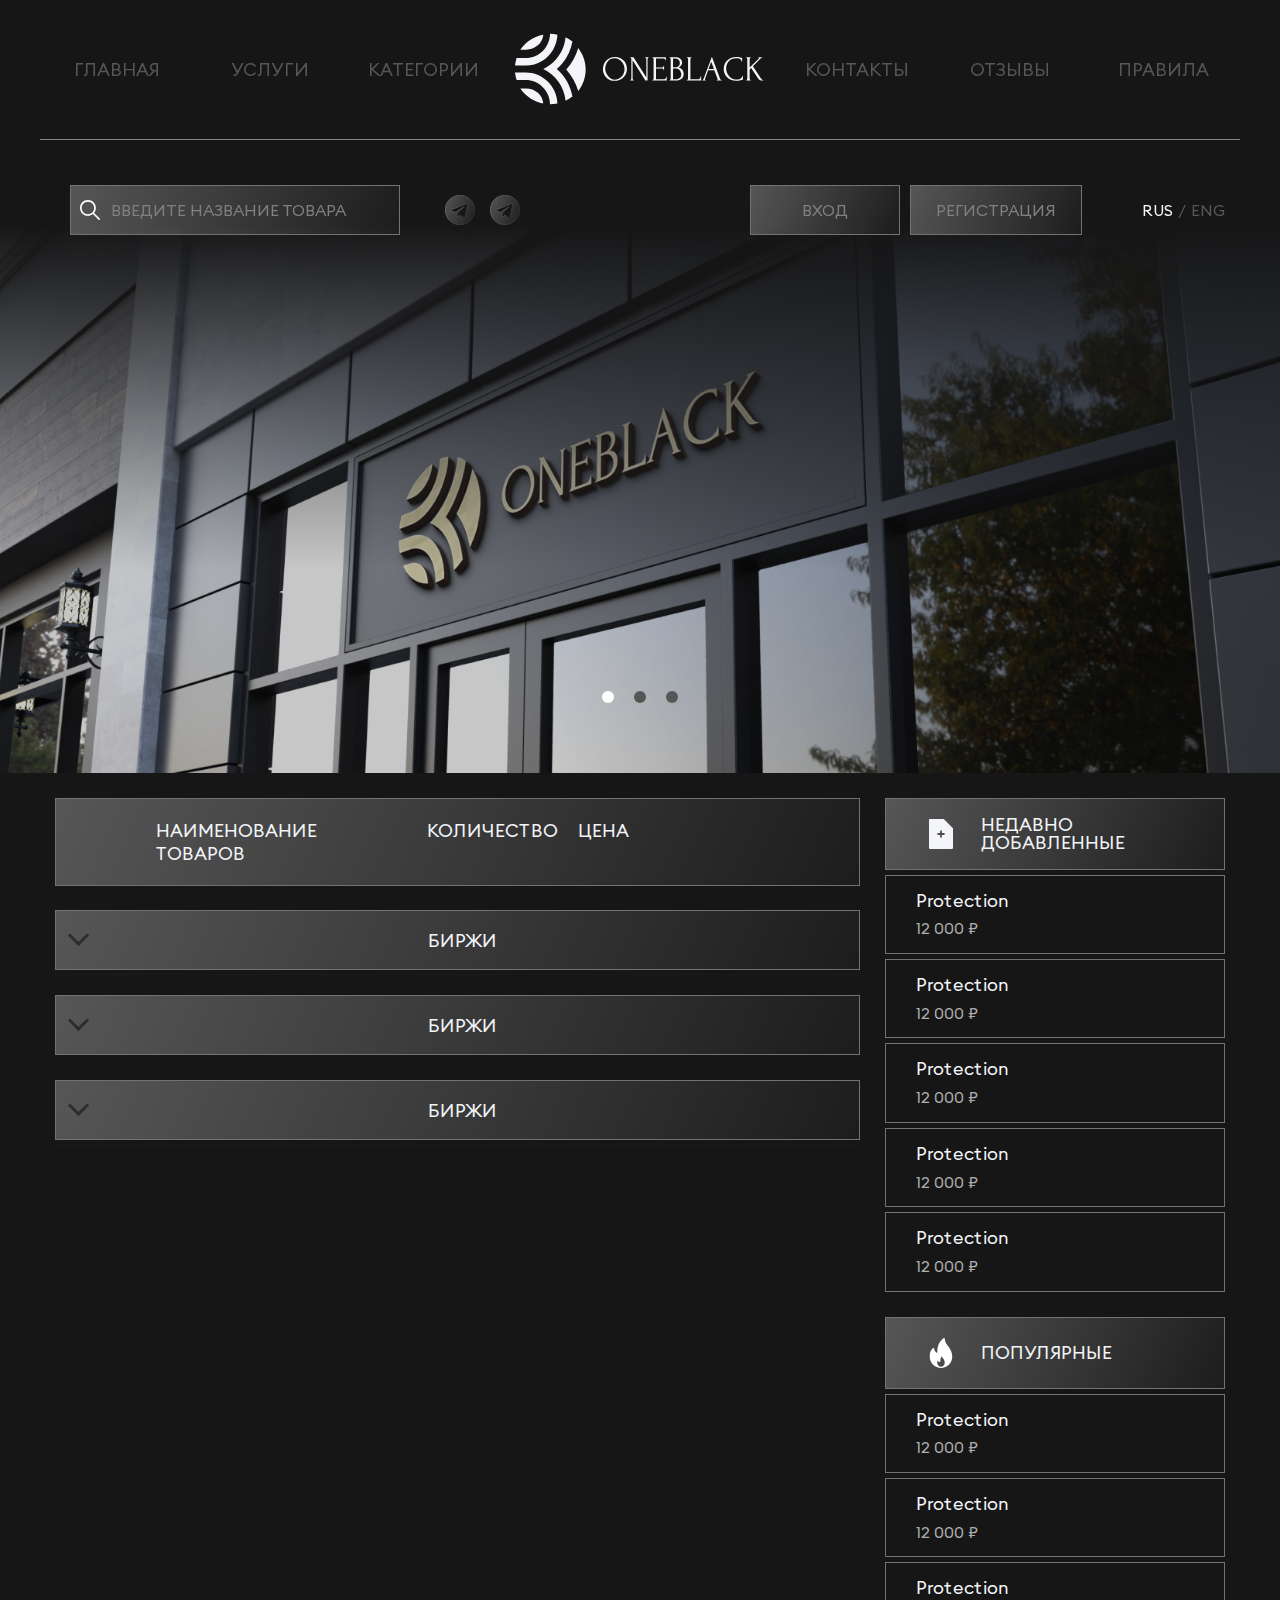
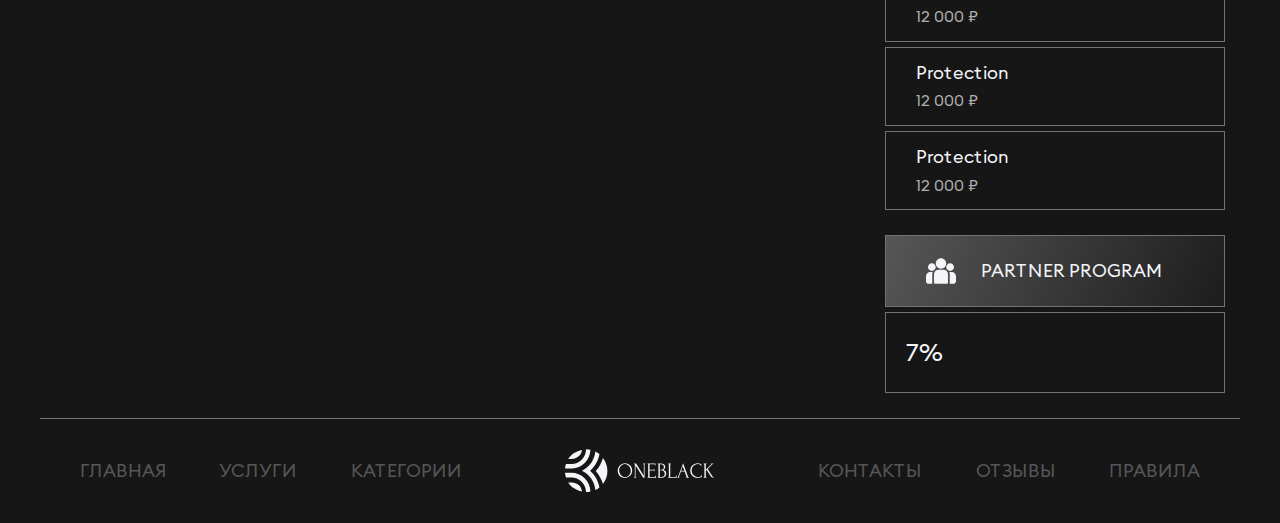
==== commit 6fea6147: "base complete" ====
--- a/app/index.html
+++ b/app/index.html
@@ -8,8 +8,6 @@
 	<meta name="description" content="Startup HTML Optimized">
 	<meta name="viewport" content="width=device-width">
 	<link rel="icon" href="img/favicon.ico">
-	<!-- <link rel="stylesheet" href="https://unpkg.com/swiper/swiper-bundle.css" />
-	<link rel="stylesheet" href="https://unpkg.com/swiper/swiper-bundle.min.css" /> -->
 	<link rel="stylesheet" href="css/app.min.css?v=1">
 	<script src="js/app.min.js" defer></script>
 
@@ -22,17 +20,30 @@
 		<header class="header header__index">
 			<div class="header__sidebar container">
 				<nav class="header__nav menu">
+					
 					<div class="header__nav--mobile_header">
 						<p class="header__nav--mobile_title">Меню</p>
 						<button class="hamburger hamburger--active" type="button">
 							<span class="hamburger__item"></span>
 						</button>
 					</div>
+
+					<form class="header__nav_search header__nav_search--mobile">
+						<div>
+							<label for="header__search"></label>
+							<input id="header__search" type="search">
+						</div>
+						<button>Поиск</button>
+					</form>
+
 					<ul class="header__nav_menu">
 						<li><a href="#">Главная</a></li>
 						<li><a href="#">Услуги</a></li>
 						<li class="header__nav_submenu">
-							<a href="#">Категории+</a>
+							<a href="#">
+								<p>Категории</p>
+
+							</a>
 							<ul>
 								<li><a href="#">БИЗНЕС</a></li>
 								<li><a href="#">НА ОДНО ИМЯ</a></li>
@@ -52,6 +63,31 @@
 						<li><a href="#">Правила</a></li>
 						
 					</ul>
+
+					<ul class="header__sidebar_menu header__sidebar_menu--mobile">
+						<li>
+							<a href="#">
+								<img src="img/logout.svg" alt="">
+								<p>Вход</p>
+							</a>
+						</li>
+						<li>
+							<a href="#">
+								<img src="img/registr.svg" alt="">
+								<p>Регистрация</p>
+							</a>
+							</li>
+						<li class="header__sidebar_submenu">
+							<a href="javascript: void(0)">
+								<p>RUS</p>
+								<span></span>
+							</a>
+							<ul>
+								<li><a href="#">EN</a></li>
+							</ul>
+						</li>
+					</ul>
+
 				</nav>
 			</div>
 
@@ -59,8 +95,8 @@
 				<div class="header__sidebar_block">
 					<form class="header__nav_search">
 						<div>
-							<label for="header__search"></label>
-							<input id="header__search" type="search" placeholder="Введите название товара">
+							<label for="header__search_mobile"></label>
+							<input id="header__search_mobile" type="search" placeholder="Введите название товара">
 						</div>
 						<!-- <button>Search</button> -->
 					</form>
@@ -97,11 +133,16 @@
 							<a>ENG</a>
 						</li>
 					</ul>
-
-					<button class="hamburger" type="button">
-						<span class="hamburger__item"></span>
-					</button>
-				</div>
+				</div>
+
+
+				<a href="/" class="header__logo--mobile">
+					<img src="img/logo.svg" alt="">
+				</a>
+
+				<button class="hamburger" type="button">
+					<span class="hamburger__item"></span>
+				</button>
 
 			</nav>
 
@@ -111,9 +152,15 @@
 			<div class="hero__slider swiper-container">
 	
 				<div class="swiper-wrapper">
-					<div class="hero__item swiper-slide">	<img src="img/main1.jpg" alt=""></div>
-					<div class="hero__item swiper-slide">	<img src="img/main2.jpg" alt=""></div>
-					<div class="hero__item swiper-slide">	<img src="img/main3.jpg" alt=""></div>
+					<div class="hero__item swiper-slide">
+						<img src="img/main1.jpg" alt="">
+					</div>
+					<div class="hero__item swiper-slide">
+						<img src="img/main2.jpg" alt="">
+					</div>
+					<div class="hero__item swiper-slide">
+						<img src="img/main3.jpg" alt="">
+					</div>
 				</div>
 	
 				<div class="hero__pagination swiper-pagination"></div>
@@ -122,7 +169,7 @@
 				<div class="hero__next swiper-button-next"></div>
 			</div>
 		</section>
-	
+
 		<main class="main container">
 
 			<aside class="main__sidebar sidebar">
@@ -322,7 +369,7 @@
 			</section>
 
 		</main>
-	
+
 		<footer class="footer container">
 
 			<nav class="footer__nav">
@@ -330,7 +377,7 @@
 					<li><a href="#">Главная</a></li>
 					<li><a href="#">Услуги</a></li>
 					<li class="header__nav_submenu">
-						<a href="#">Категории+</a>
+						<a href="#">Категории</a>
 						<ul>
 							<li><a href="#">БИЗНЕС</a></li>
 							<li><a href="#">НА ОДНО ИМЯ</a></li>
@@ -340,7 +387,7 @@
 							<li><a href="#">Cryptocurrency exchanges</a></li>
 						</ul>
 					</li>
-					<li class="header__logo">
+					<li class="header__logo footer__logo">
 						<a href="/" class="header__logo_item">
 							<img src="img/logo.svg" alt="">
 						</a>
@@ -356,8 +403,7 @@
 
 	</div>
 
-	<!-- <script src="https://unpkg.com/swiper/swiper-bundle.js"></script>
-	<script src="https://unpkg.com/swiper/swiper-bundle.min.js"></script> -->
 
 </body>
-</html>
+
+</html>--- a/app/css/app.min.css
+++ b/app/css/app.min.css
@@ -686,6 +686,11 @@
 @media only screen and (max-width:1430px) {
   .wrapper {
     grid-gap: 25px
+  }
+}
+@media only screen and (max-width:480px) {
+  .wrapper {
+    overflow: visible
   }
 }
 .wrapper__index {
@@ -771,7 +776,7 @@
   transform: translate(0,-50%);
   width: 30px;
   height: 3px;
-  background-color: #565656;
+  background-color: #f3f5f8;
   border-radius: 4px;
   -webkit-transition: all .6s;
   -o-transition: all .6s;
@@ -784,7 +789,7 @@
   display: block;
   position: absolute;
   right: 0;
-  background-color: #565656;
+  background-color: #f3f5f8;
   height: 3px;
   width: 30px;
   -webkit-transition: all .6s;
@@ -837,17 +842,42 @@
 .hero {
   -ms-grid-row: 2;
   -ms-grid-column: 1;
-  grid-area: slider
+  grid-area: slider;
+  max-width: 100vw;
+  margin-top: -100px
+}
+@media only screen and (max-width:992px) {
+  .hero {
+    margin-top: 0
+  }
 }
 .hero__slider {
-  width: 100%
-}
-.hero__slider img {
-  width: 100%
+  width: 100%;
+  max-height: 700px;
+  height: 100%
+}
+@media only screen and (max-width:992px) {
+  .hero__slider {
+    max-height: 350px
+  }
+}
+@media only screen and (max-width:480px) {
+  .hero__slider {
+    max-height: 300px
+  }
+}
+.hero__item {
+  height: 100%
+}
+.hero__item img {
+  -o-object-fit: cover;
+  object-fit: cover;
+  width: 100%;
+  height: 100%
 }
 .hero__pagination {
   position: absolute;
-  bottom: 15px;
+  bottom: 70px;
   display: -webkit-box;
   display: -ms-flexbox;
   display: flex;
@@ -860,29 +890,29 @@
   width: 100%;
   z-index: 1
 }
+@media only screen and (max-width:992px) {
+  .hero__pagination {
+    bottom: 30px
+  }
+}
 .hero__pagination .swiper-pagination-bullet {
-  width: 8px;
-  height: 8px;
+  width: 12px;
+  height: 12px;
   border-radius: 50%;
-  background-color: #fff;
+  background-color: #565656;
   margin: 0 10px;
   -webkit-transition: all .6s;
   -o-transition: all .6s;
   transition: all .6s
 }
+@media only screen and (max-width:576px) {
+  .hero__pagination .swiper-pagination-bullet {
+    width: 5px;
+    height: 5px
+  }
+}
 .hero__pagination .swiper-pagination-bullet-active {
-  background-image: url(../img/bullet-active.svg);
-  width: 30px;
-  height: 30px;
-  background-color: transparent;
-  background-position: center;
-  background-size: 100%
-}
-@media only screen and (max-width:768px) {
-  .hero__pagination .swiper-pagination-bullet-active {
-    height: 20px;
-    width: 20px
-  }
+  background: #fff
 }
 .header {
   -ms-grid-row: 1;
@@ -891,7 +921,8 @@
   display: -ms-grid;
   display: grid;
   width: 100%;
-  grid-template-areas: 'header__sidebar' 'header__nav' 'header__label'
+  grid-template-areas: 'header__sidebar' 'header__nav' 'header__label';
+  z-index: 10
 }
 .wrapper__index > .header {
   -ms-grid-row: 1;
@@ -910,11 +941,6 @@
     grid-template: 1fr minmax(40px,auto)/1fr;
     grid-template-areas: 'header__sidebar' 'header__label'
   }
-}
-.header_index {
-  position: absolute;
-  top: 0;
-  z-index: 100
 }
 .header__sidebar {
   -ms-grid-row: 1;
@@ -932,6 +958,12 @@
   margin-bottom: 30px;
   z-index: 111
 }
+@media only screen and (max-width:992px) {
+  .header__sidebar {
+    border-bottom: none;
+    padding: 0
+  }
+}
 .header__sidebar_nav {
   display: -webkit-box;
   display: -ms-flexbox;
@@ -966,11 +998,53 @@
   grid-auto-flow: column;
   grid-gap: 10px
 }
-@media only screen and (max-width:767px) {
+@media only screen and (max-width:992px) {
   .footer__sidebar_menu,
   .header__sidebar_menu {
     display: none
   }
+}
+.header__sidebar_menu--mobile {
+  display: none
+}
+@media only screen and (max-width:992px) {
+  .header__sidebar_menu--mobile {
+    display: -webkit-box;
+    display: -ms-flexbox;
+    display: flex;
+    -webkit-box-orient: vertical;
+    -webkit-box-direction: normal;
+    -ms-flex-direction: column;
+    flex-direction: column;
+    -webkit-box-ordinal-group: 5;
+    -ms-flex-order: 4;
+    order: 4
+  }
+}
+.header__sidebar_menu--mobile li a {
+  width: 100%;
+  display: -webkit-box;
+  display: -ms-flexbox;
+  display: flex;
+  -webkit-box-pack: start;
+  -ms-flex-pack: start;
+  justify-content: flex-start;
+  color: #f3f5f8;
+  border: 1px solid #727272;
+  border-radius: 4px;
+  position: relative
+}
+.header__sidebar_menu--mobile li a span {
+  width: 15px;
+  height: 15px;
+  border-top: 3px solid #191918;
+  border-left: 3px solid #191918;
+  -webkit-transform: translate(0,-12px) rotate(-135deg);
+  -ms-transform: translate(0,-12px) rotate(-135deg);
+  transform: translate(0,-12px) rotate(-135deg);
+  position: absolute;
+  right: 20px;
+  top: 50%
 }
 .footer__sidebar_menu a,
 .header__sidebar_menu a {
@@ -1087,6 +1161,11 @@
   -ms-flex-align: center;
   align-items: center
 }
+@media only screen and (max-width:992px) {
+  .header__sidebar_block {
+    display: none
+  }
+}
 .header__sidebar_links {
   display: -webkit-box;
   display: -ms-flexbox;
@@ -1098,6 +1177,11 @@
   -ms-transform: scale(1.1);
   transform: scale(1.1)
 }
+@media only screen and (max-width:992px) {
+  .header__logo {
+    display: none!important
+  }
+}
 .header__logo_item {
   display: block;
   min-width: 280px;
@@ -1106,6 +1190,20 @@
 .header__logo img {
   width: 100%;
   height: auto
+}
+.header__logo--mobile {
+  display: none
+}
+@media only screen and (max-width:992px) {
+  .header__logo--mobile {
+    display: block;
+    max-width: 200px
+  }
+}
+.header__logo--mobile img {
+  -o-object-fit: cover;
+  object-fit: cover;
+  width: 100%
 }
 .header__nav {
   display: -webkit-box;
@@ -1154,7 +1252,7 @@
 }
 @media only screen and (max-width:480px) {
   .header__nav {
-    padding: 20px
+    padding: 5px
   }
 }
 .header__nav_menu {
@@ -1219,10 +1317,16 @@
     text-align: left;
     -webkit-box-pack: start;
     -ms-flex-pack: start;
-    justify-content: flex-start
+    justify-content: flex-start;
+    background: -o-linear-gradient(335.51deg,rgba(255,255,255,.33) -21.49%,rgba(255,255,255,0) 111.75%);
+    background: linear-gradient(114.49deg,rgba(255,255,255,.33) -21.49%,rgba(255,255,255,0) 111.75%);
+    border: 1px solid #727272;
+    border-radius: 4px;
+    color: #f3f5f8
   }
 }
 .header__nav_menu a:hover {
+  border-color: #f3f5f8;
   color: #f3f5f8
 }
 @media only screen and (max-width:1430px) {
@@ -1309,6 +1413,35 @@
   -webkit-box-shadow: 0 0 20px #de0300;
   box-shadow: 0 0 20px #de0300
 }
+.header__nav_search--mobile {
+  display: none
+}
+@media only screen and (max-width:992px) {
+  .header__nav_search--mobile {
+    display: -webkit-box;
+    display: -ms-flexbox;
+    display: flex;
+    -webkit-box-orient: vertical;
+    -webkit-box-direction: normal;
+    -ms-flex-direction: column;
+    flex-direction: column;
+    padding: 0
+  }
+}
+.header__nav_search--mobile input {
+  background: -o-linear-gradient(335.51deg,rgba(255,255,255,.33) -21.49%,rgba(255,255,255,0) 111.75%);
+  background: linear-gradient(114.49deg,rgba(255,255,255,.33) -21.49%,rgba(255,255,255,0) 111.75%);
+  border: 1px solid #727272
+}
+.header__nav_search--mobile button {
+  background: -o-linear-gradient(335.51deg,rgba(255,255,255,.33) -21.49%,rgba(255,255,255,0) 111.75%);
+  background: linear-gradient(114.49deg,rgba(255,255,255,.33) -21.49%,rgba(255,255,255,0) 111.75%);
+  min-height: 50px;
+  border: 1px solid #727272;
+  border-radius: 4px;
+  text-transform: uppercase;
+  color: #f3f5f8
+}
 .header__nav_submenu:hover ul a::after {
   -webkit-transform: translate(0,5px) rotate(45deg);
   -ms-transform: translate(0,5px) rotate(45deg);
@@ -1351,7 +1484,8 @@
 .header__nav--mobile_title {
   font-size: 36px;
   line-height: 1;
-  font-weight: 700
+  font-weight: 700;
+  color: #f3f5f8
 }
 .header__nav--mobile_sidebar {
   display: none
@@ -1440,8 +1574,6 @@
 }
 @media only screen and (max-width:1430px) {
   .main {
-    -ms-grid-columns: minmax(auto,280px) 25px 1fr;
-    grid-template: 1fr/minmax(auto,280px) 1fr;
     grid-template-areas: 'main__sidebar' 'main__content';
     grid-gap: 0 25px
   }
@@ -1718,8 +1850,7 @@
 }
 @media only screen and (max-width:767px) {
   .content__wrap {
-    overflow: auto;
-    padding: 15px
+    overflow: auto
   }
 }
 .content__header {
@@ -2111,6 +2242,11 @@
   padding: 30px;
   border: 1px solid #727272
 }
+@media only screen and (max-width:480px) {
+  .contacts {
+    padding: 15px
+  }
+}
 .contacts__map {
   position: relative;
   width: 100%;
@@ -2164,18 +2300,20 @@
 }
 @media only screen and (max-width:992px) {
   .profile__logo {
-    display: block
+    display: block!important;
+    max-width: 150px
   }
 }
 .profile__header {
   -ms-grid-rows: 1fr;
   grid-template-rows: 1fr
 }
-@media only screen and (max-width:1200px) {
+@media only screen and (max-width:992px) {
   .profile__header {
-    -ms-grid-rows: 1fr;
-    -ms-grid-columns: 1fr 1fr;
-    grid-template: 1fr/1fr 1fr;
+    display: -webkit-box;
+    display: -ms-flexbox;
+    display: flex;
+    padding-top: 15px;
     -webkit-box-align: center;
     -ms-flex-align: center;
     align-items: center
@@ -2232,7 +2370,13 @@
   .profile__menu_link {
     min-height: 60px;
     font-size: 16px;
-    padding: 15px 20px
+    padding: 15px 20px;
+    color: #f3f5f8
+  }
+}
+@media only screen and (max-width:480px) {
+  .profile__menu_link {
+    min-width: 250px
   }
 }
 .profile__menu_link img {
@@ -2346,7 +2490,11 @@
     -webkit-box-pack: start;
     -ms-flex-pack: start;
     justify-content: flex-start;
-    min-height: 60px
+    min-height: 60px;
+    color: #f3f5f8;
+    border: 1px solid #727272;
+    background: -o-linear-gradient(335.51deg,rgba(255,255,255,.33) -21.49%,rgba(255,255,255,0) 111.75%);
+    background: linear-gradient(114.49deg,rgba(255,255,255,.33) -21.49%,rgba(255,255,255,0) 111.75%)
   }
 }
 .profile__sidebar_menu--right a {
@@ -2364,18 +2512,29 @@
   -ms-grid-columns: 340px 1fr;
   grid-template-columns: 340px 1fr
 }
+@media only screen and (max-width:992px) {
+  .profile__main {
+    -ms-grid-columns: 1fr;
+    grid-template-columns: 1fr
+  }
+}
 .profile__content {
   -ms-grid-column: 2;
   grid-column: 2;
   grid-gap: 20px
 }
-@media only screen and (max-width:1200px) {
+@media only screen and (max-width:992px) {
   .profile__content {
-    padding: 30px
+    padding: 0;
+    -ms-grid-column: 1;
+    grid-column: 1
   }
 }
 .profile__content_wrap {
   overflow: auto
+}
+.profile__content_wrap .accordion__content {
+  overflow: inherit
 }
 .profile__content_sale {
   display: -webkit-box;
@@ -2598,12 +2757,10 @@
 }
 @media only screen and (max-width:992px) {
   .footer {
-    -ms-grid-columns: minmax(auto,150px) 15px 1fr 15px 1fr;
-    grid-template: 1fr/minmax(auto,150px) 1fr 1fr;
-    grid-template-areas: 'footer__logo' 'footer__nav' 'footer__sidebar';
     -webkit-box-align: end;
     -ms-flex-align: end;
-    align-items: flex-end
+    align-items: flex-end;
+    padding: 15px
   }
 }
 @media only screen and (max-width:767px) {
@@ -2612,7 +2769,12 @@
     grid-template-columns: auto
   }
 }
-.footer__logo {
+@media only screen and (max-width:992px) {
+  .footer__logo {
+    display: block!important
+  }
+}
+.footer__logo img {
   max-width: 150px
 }
 .footer__nav {
@@ -2623,12 +2785,6 @@
   grid-row: 1
 }
 @media only screen and (max-width:992px) {
-  .footer__nav {
-    -ms-grid-column: 5;
-    grid-column: 5
-  }
-}
-@media only screen and (max-width:767px) {
   .footer__nav {
     -ms-grid-column: 1;
     grid-column: 1;
@@ -2643,19 +2799,25 @@
   display: -ms-grid;
   display: grid;
   grid-auto-flow: column;
-  grid-gap: 85px;
   text-align: center
 }
-@media only screen and (max-width:1430px) {
-  .footer__nav_menu {
-    grid-gap: 25px
-  }
-}
-@media only screen and (max-width:767px) {
+@media only screen and (max-width:992px) {
   .footer__nav_menu {
     grid-auto-flow: row;
     grid-gap: 10px;
-    text-align: left
+    text-align: left;
+    -webkit-box-align: center;
+    -ms-flex-align: center;
+    align-items: center
+  }
+}
+.footer__nav_menu a {
+  background: 0 0;
+  border: none
+}
+@media only screen and (max-width:992px) {
+  .footer__nav_menu a {
+    padding: 0
   }
 }
 .footer__sidebar_nav {
@@ -2664,16 +2826,6 @@
   grid-row: 1;
   -ms-grid-column: 5;
   grid-column: 5
-}
-@media only screen and (max-width:992px) {
-  .footer__nav {
-    -ms-grid-row: 3;
-    -ms-grid-column: 1
-  }
-  .footer__sidebar_nav {
-    -ms-grid-row: 5;
-    -ms-grid-column: 1
-  }
 }
 @media only screen and (max-width:992px) {
   .footer__sidebar_nav {
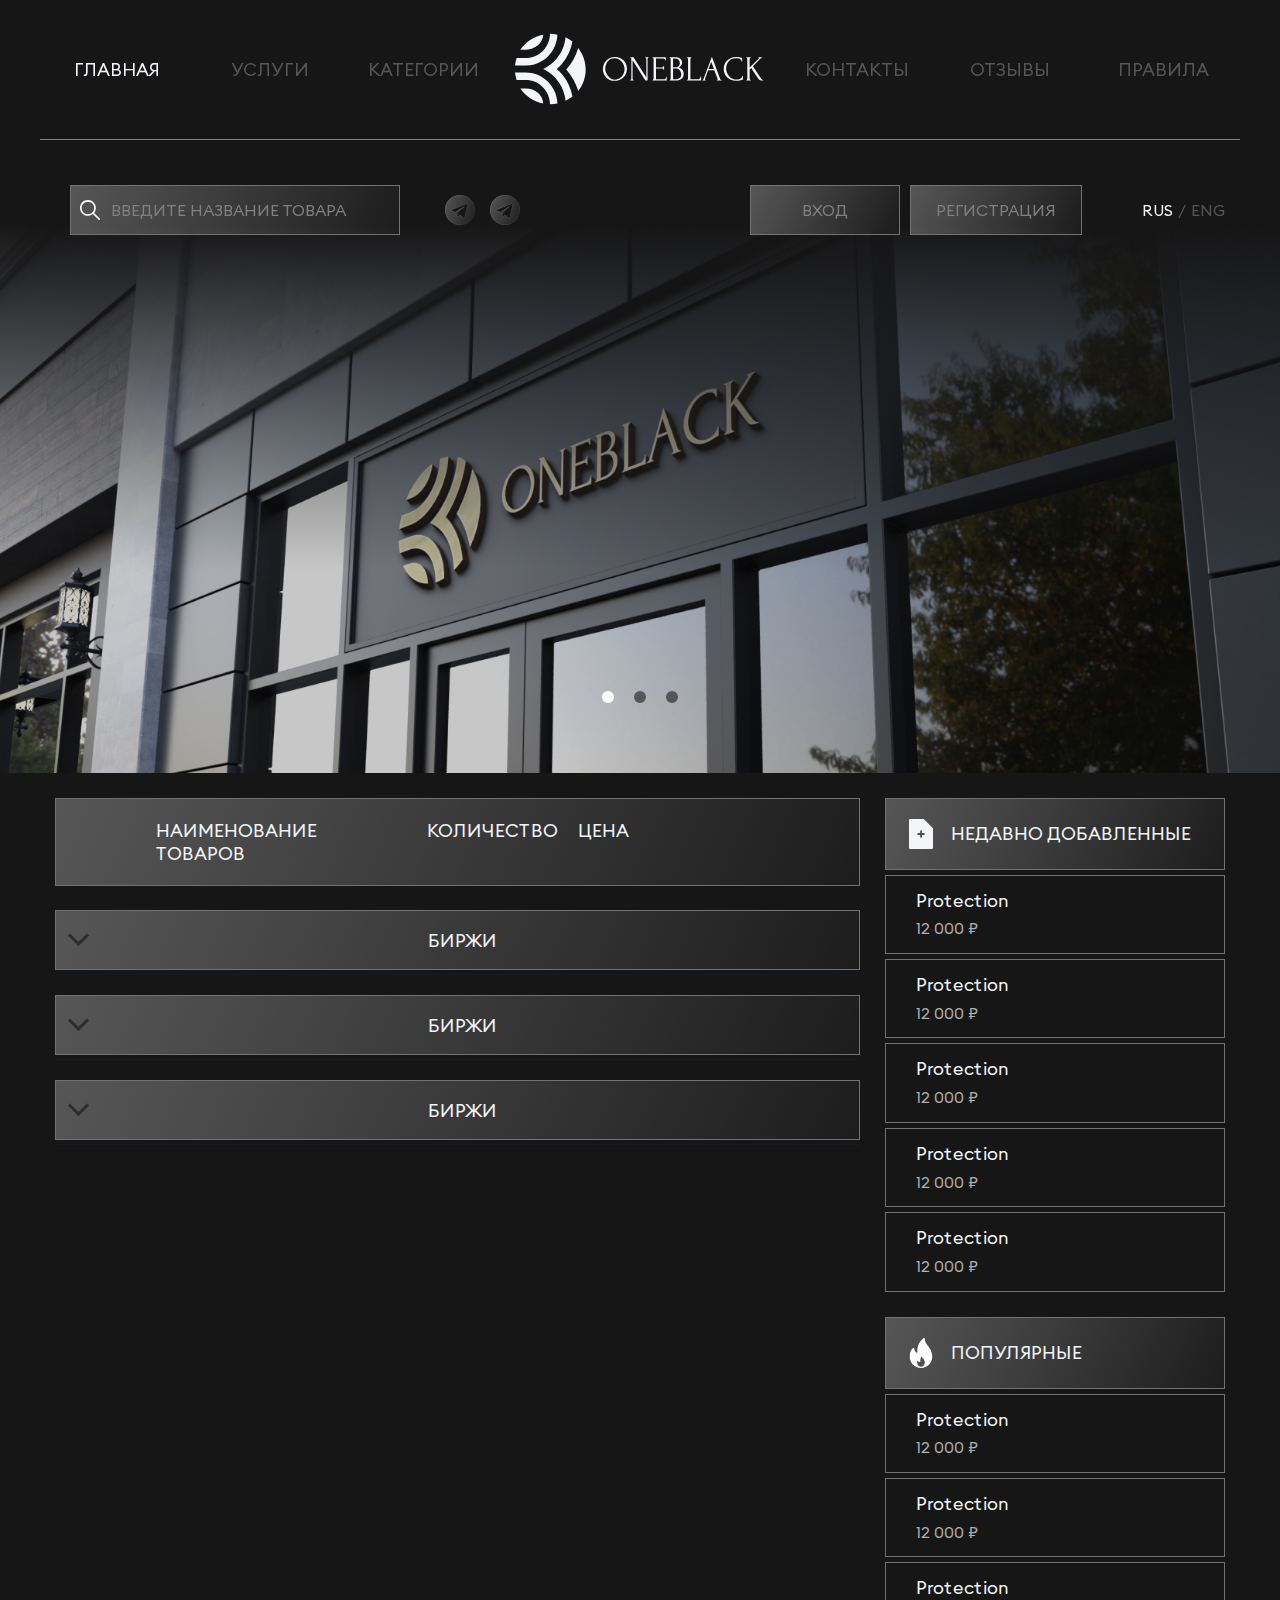
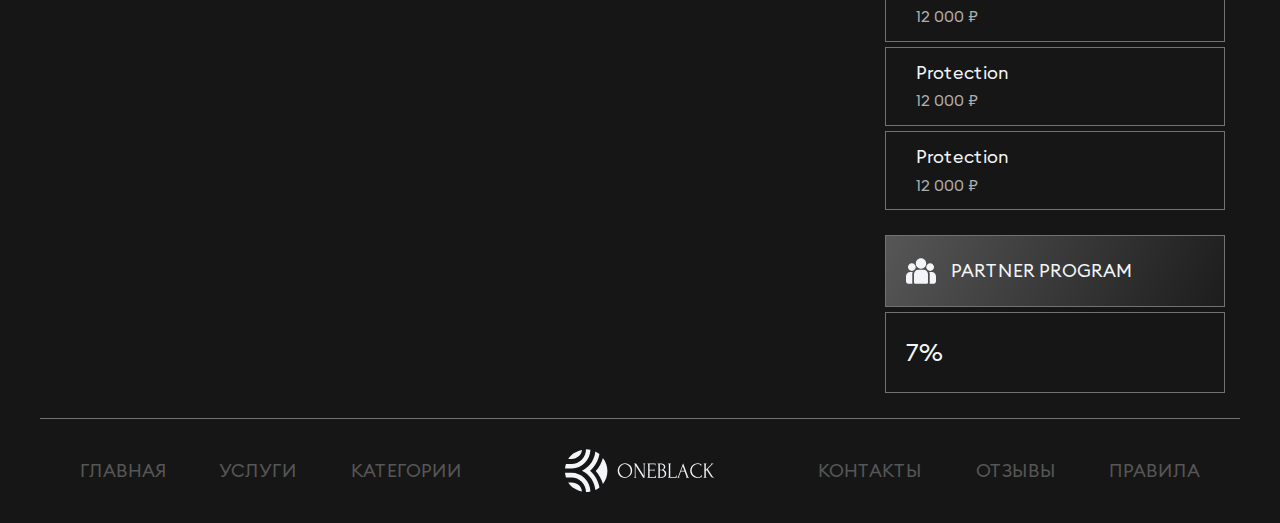
==== commit 67a1e921: "master" ====
--- a/app/index.html
+++ b/app/index.html
@@ -37,7 +37,7 @@
 					</form>
 
 					<ul class="header__nav_menu">
-						<li><a href="#">Главная</a></li>
+						<li><a href="#" class="active">Главная</a></li>
 						<li><a href="#">Услуги</a></li>
 						<li class="header__nav_submenu">
 							<a href="#">
@@ -376,7 +376,7 @@
 				<ul class="footer__nav_menu header__nav_menu">
 					<li><a href="#">Главная</a></li>
 					<li><a href="#">Услуги</a></li>
-					<li class="header__nav_submenu">
+					<li class="header__nav_submenu header__nav_submenu--footer">
 						<a href="#">Категории</a>
 						<ul>
 							<li><a href="#">БИЗНЕС</a></li>
--- a/app/css/app.min.css
+++ b/app/css/app.min.css
@@ -1465,6 +1465,11 @@
     font-size: 14px
   }
 }
+.header__nav_submenu--footer ul {
+  bottom: 100%;
+  top: auto;
+  width: 220px!important
+}
 .header__nav--mobile_header {
   display: none
 }
@@ -1699,7 +1704,7 @@
   background: -o-linear-gradient(335.51deg,rgba(255,255,255,.33) -21.49%,rgba(255,255,255,0) 111.75%);
   background: linear-gradient(114.49deg,rgba(255,255,255,.33) -21.49%,rgba(255,255,255,0) 111.75%);
   border: 1px solid #727272;
-  padding: 10px 30px;
+  padding: 10px 20px;
   font-size: 18px;
   line-height: 1;
   color: #f3f5f8;
@@ -1728,7 +1733,6 @@
   align-items: center;
   -ms-flex-negative: 0;
   flex-shrink: 0;
-  width: 50px;
   height: 50px;
   margin-right: 15px
 }
@@ -1737,10 +1741,6 @@
     width: 30px;
     height: 30px
   }
-}
-.sidebar__header_icon img {
-  max-width: 70%;
-  max-height: 70%
 }
 .sidebar__item {
   display: block;
@@ -2387,7 +2387,8 @@
   flex-shrink: 1
 }
 .profile__menu_link--active {
-  border: 1px solid #f3f5f8
+  border: 1px solid #f3f5f8;
+  color: #f3f5f8
 }
 .profile__menu--mobile {
   display: none
@@ -2521,7 +2522,7 @@
 .profile__content {
   -ms-grid-column: 2;
   grid-column: 2;
-  grid-gap: 20px
+  grid-gap: 0
 }
 @media only screen and (max-width:992px) {
   .profile__content {
@@ -2608,6 +2609,9 @@
     padding: 0 20px
   }
 }
+.profile__content .h1 {
+  margin-bottom: 20px
+}
 .profile__table {
   min-width: 900px;
   width: 100%
@@ -2728,7 +2732,8 @@
   text-transform: uppercase;
   font-weight: 400;
   max-width: 165px;
-  font-size: 16px
+  font-size: 16px;
+  margin-bottom: 20px
 }
 .profile__ticket_label {
   background: 0 0;
@@ -3366,4 +3371,7 @@
 }
 .accordion--active .accordion__content {
   opacity: 1
+}
+.active {
+  color: #f3f5f8
 }